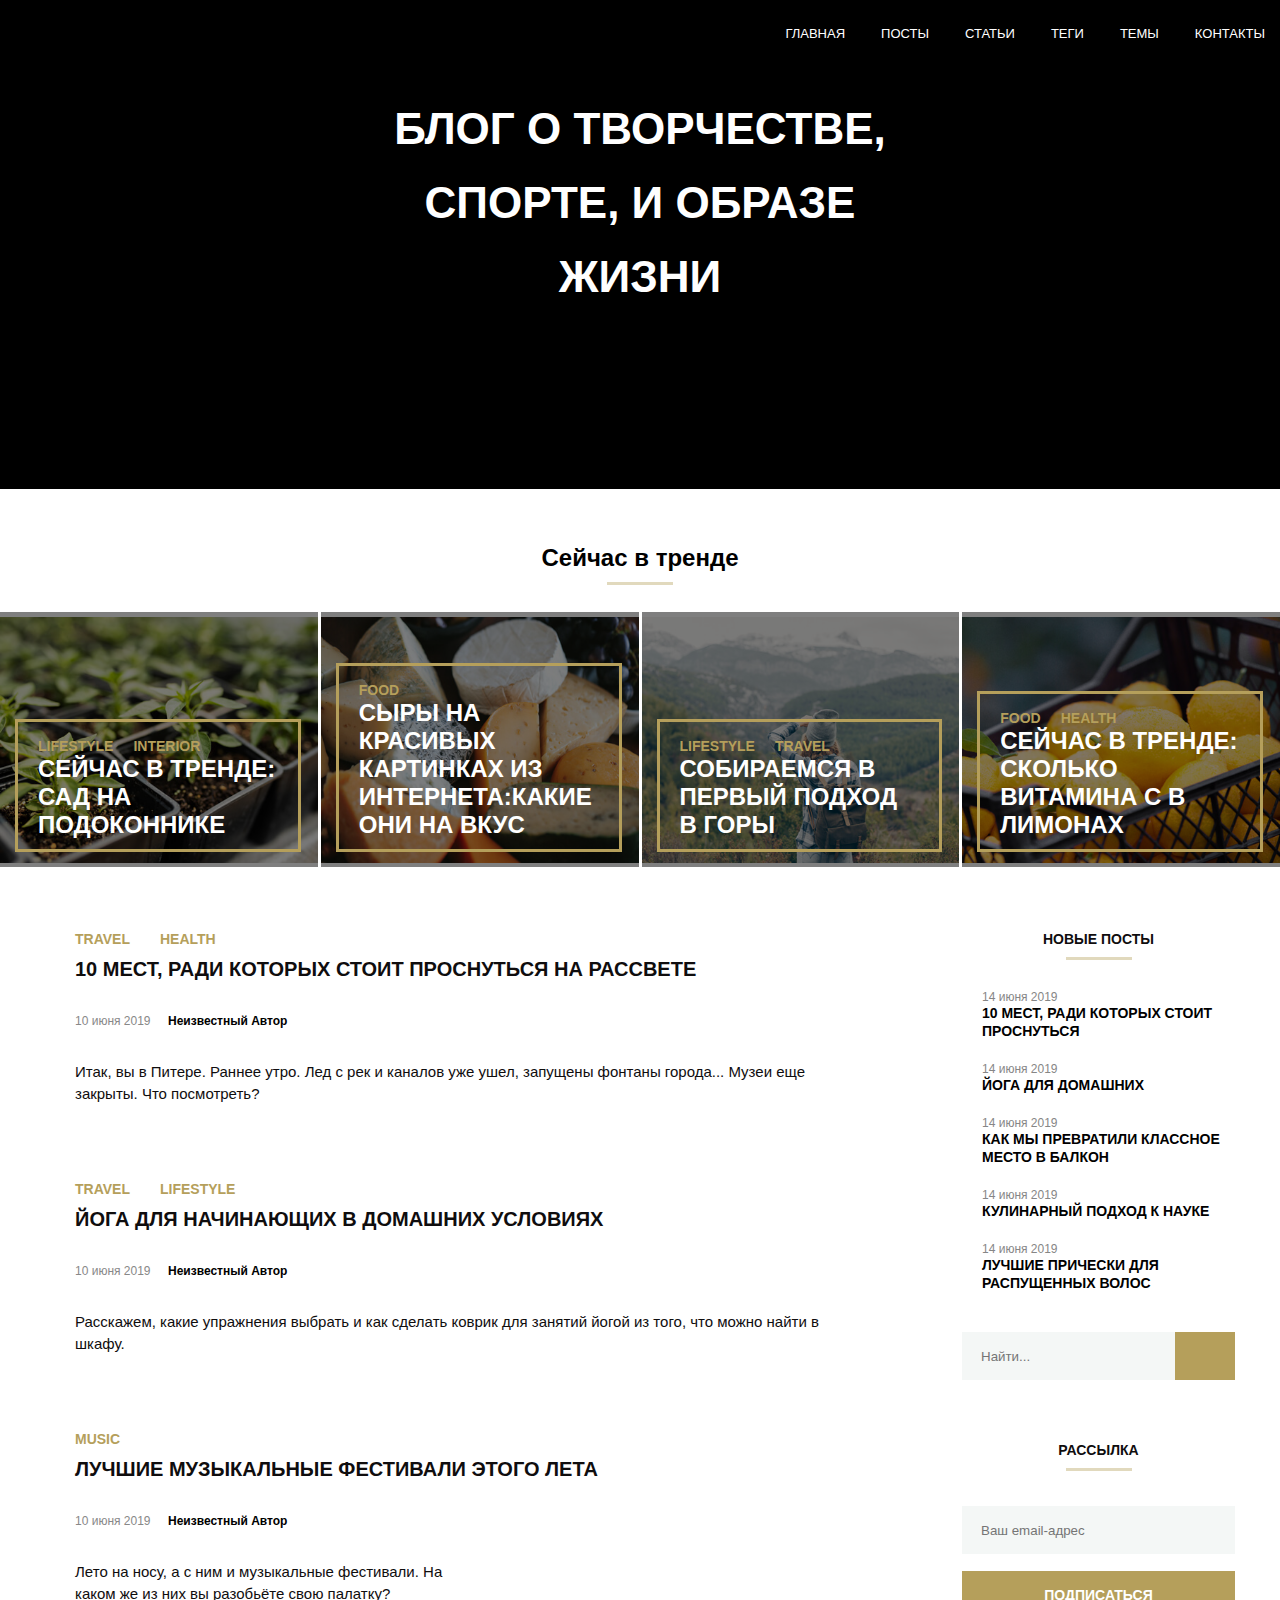
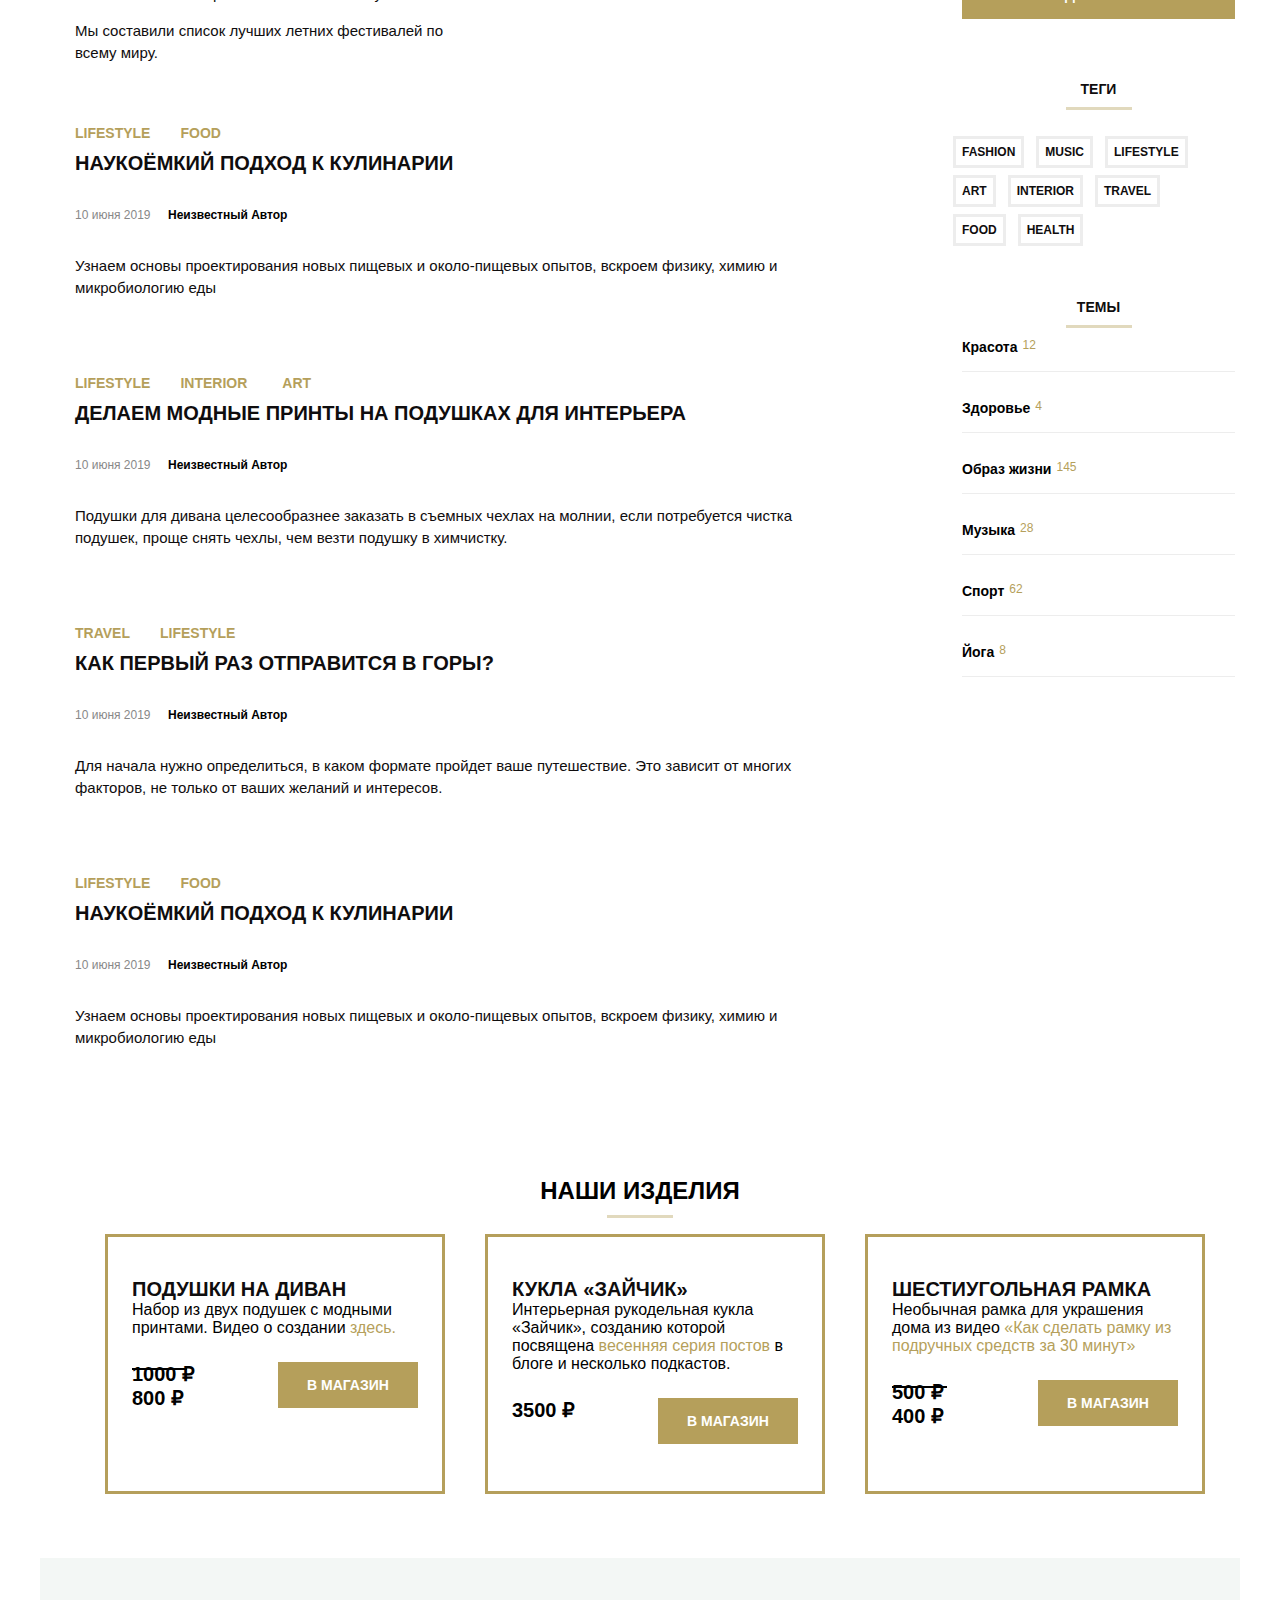
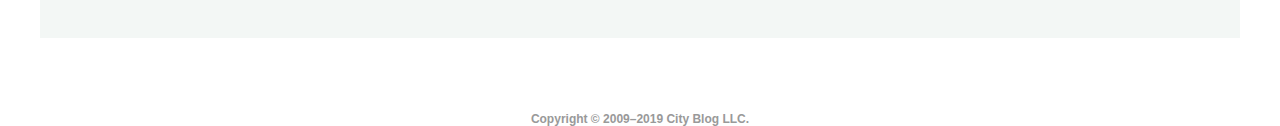
==== index.html @ 134981a2 "Add files via upload" ====
<!DOCTYPE html>
<html lang="en">

<head>
  <meta charset="UTF-8">
  <meta name="viewport" content="width=device-width, initial-scale=1.0">
  <title>MQ Diplom</title>
  <link rel="stylesheet" href="css/style.css">
</head>

<body>
  <div class="popup-container">
    <div class="popup">
      
    </div>
  </div>
  <header class="header">
    <div class="container">
      <div class="header-logo">
        <a href="#0"><img src="../mq-diplome/svg/noemi-logo.svg"
            class="logo" alt="">
        </a>
        <div class="hamburger-container">
          <div class="hamburger">
            <svg class="hamburger-menu" xmlns="http://www.w3.org/2000/svg" xmlns:xlink="http://www.w3.org/1999/xlink" viewBox="0,0,256,256" width="30px" height="30px"><g fill="#ffffff" fill-rule="nonzero" stroke="none" stroke-width="1" stroke-linecap="butt" stroke-linejoin="miter" stroke-miterlimit="10" stroke-dasharray="" stroke-dashoffset="0" font-family="none" font-weight="none" font-size="none" text-anchor="none" style="mix-blend-mode: normal"><g transform="scale(8.53333,8.53333)"><path d="M3,7c-0.36064,-0.0051 -0.69608,0.18438 -0.87789,0.49587c-0.18181,0.3115 -0.18181,0.69676 0,1.00825c0.18181,0.3115 0.51725,0.50097 0.87789,0.49587h24c0.36064,0.0051 0.69608,-0.18438 0.87789,-0.49587c0.18181,-0.3115 0.18181,-0.69676 0,-1.00825c-0.18181,-0.3115 -0.51725,-0.50097 -0.87789,-0.49587zM3,14c-0.36064,-0.0051 -0.69608,0.18438 -0.87789,0.49587c-0.18181,0.3115 -0.18181,0.69676 0,1.00825c0.18181,0.3115 0.51725,0.50097 0.87789,0.49587h24c0.36064,0.0051 0.69608,-0.18438 0.87789,-0.49587c0.18181,-0.3115 0.18181,-0.69676 0,-1.00825c-0.18181,-0.3115 -0.51725,-0.50097 -0.87789,-0.49587zM3,21c-0.36064,-0.0051 -0.69608,0.18438 -0.87789,0.49587c-0.18181,0.3115 -0.18181,0.69676 0,1.00825c0.18181,0.3115 0.51725,0.50097 0.87789,0.49587h24c0.36064,0.0051 0.69608,-0.18438 0.87789,-0.49587c0.18181,-0.3115 0.18181,-0.69676 0,-1.00825c-0.18181,-0.3115 -0.51725,-0.50097 -0.87789,-0.49587z"></path></g></g></svg>
          </div>
        </div>
        <nav class="menu">
          <ul class="menu-items">
            <li class="items">
              <a href="#0" class="link">главная</a>
            </li>
            <li class="items">
              <a href="#0" class="link">посты</a>
            </li>
            <li class="items">
              <a href="#0" class="link">статьи</a>
            </li>
            <li class="items">
              <a href="#0" class="link">теги</a>
            </li>
            <li class="items">
              <a href="#0" class="link">темы</a>
            </li>
            <li class="items">
              <a href="#0" class="link">контакты</a>
            </li>
          </ul>
        </nav>
      </div>
      <h1 class="title">блог о творчестве, спорте, и образе жизни
      </h1>
    </div>
  </header>
  <h2 class="trend-text">Сейчас в тренде</h2>
  <div class="trend-content">
    <div class="content-one card-content">
      <div class="group-trend-one box-content">
        <ul class="trend-list">
          <li class="trend-item">
            <a href="#0" class="link-trend">lifestyle</a>
          </li>
          <li class="trend-item">
            <a class="link-trend" href="#0">interior</a>
          </li>
        </ul>
        <span class="text-block"><a href="#" class="link-text-block">Сейчас в тренде: Сад на подоконнике</a></span>
      </div>
    </div>
    <div class="content-two card-content">
      <div class="group-trend-two box-content">
        <ul class="trend-list">
          <li class="trend-item">
            <a href="#" class="link-trend">food</a>
          </li>
        </ul>
        <span class="text-block"><a href="#" class="link-text-block">Сыры на красивых картинках из интернета:какие они на вкус</a> </span>
      </div>
    </div>
    <div class="content-three card-content">
      <div class="group-trend-three box-content">
        <ul class="trend-list">
          <li class="trend-item">
            <a href="#" class="link-trend">lifestyle</a>
          </li>
          <li class="trend-item">
            <a href="#" class="link-trend">travel</a>
          </li>
        </ul>
        <span class="text-block"><a href="#" class="link-text-block">Собираемся в первый подход в горы</a> </span>
      </div>
    </div>
    <div class="content-four card-content">
      <div class="grop-trend-four box-content">
        <ul class="trend-list">
          <li class="trend-item">
            <a href="#" class="link-trend">food</a>
          </li>
          <li class="trend-item">
            <a href="#" class="link-trend">health</a>
          </li>
        </ul>
        <span class="text-block"><a href="#" class="link-text-block">Сейчас в тренде: сколько витамина с в лимонах</a> </span>

      </div>
    </div>
  </div>
  <div class="wrapper">
    <main class="content">
      <article class="news">
        <div class="image-content">
          <a href="#0">
            <img src="https://netology-code.github.io/html-2-diploma/sources/images/last-post1.jpg" class="image"
              alt="">
          </a>
          <div class="block">
            <ul class="list">
              <li class="item-first">
                <a class="item-first-link" href="#0">travel</a>
              <li class="item-two">
                <a class="item-two-link" href="#0">health</a>
            </ul>
            <h2 class="caption"><a class="caption-link" href="#0">10 мест, ради которых стоит проснуться на рассвете</a>
            </h2>
            <time class="data">10 июня 2019</time>
            <span class="name">неизвестный автор</span>
            <p class="text">Итак, вы в Питере. Раннее утро. Лед с рек и каналов уже ушел, запущены фонтаны города...
              Музеи еще закрыты. Что посмотреть?</p>
          </div>
        </div>
      </article>
      <article class="news">
        <div class="image-content">
          <a href="#0">
            <img src="https://netology-code.github.io/html-2-diploma/sources/images/last-post2.jpg" class="image" alt="">
          </a>
          <div class="block">
            <ul class="list">
              <li class="item-first">
                <a class="item-first-link" href="#0">travel</a>
              <li class="item-two">
                <a class="item-two-link" href="#0">lifestyle</a>
            </ul>
            <h2 class="caption"><a class="caption-link" href="#0">йога для начинающих в домашних условиях</a></h2>
            <time class="data">10 июня 2019</time>
            <span class="name">неизвестный автор</span>
            <p class="text">Расскажем, какие упражнения выбрать и как сделать коврик для занятий йогой из того, что
              можно найти в шкафу.</p>
          </div>
        </div>
      </article>
      <article class="news">
        <div class="image-content">
          <a href="#0">
            <img src="https://netology-code.github.io/html-2-diploma/sources/images/last-post3.jpg" class="image" alt="">
          </a>
          <div class="block">
            <ul class="list">
              <li class="item-first">
                <a class="item-first-link" href="#0">music</a>
            </ul>
            <h2 class="caption"><a class="caption-link" href="#0">лучшие музыкальные фестивали этого лета</a></h2>
            <time class="data">10 июня 2019</time>
            <span class="name">неизвестный автор</span>
            <div class="description">
              <p class="text">Лето на носу, а с ним и музыкальные фестивали. На каком же из них вы разобьёте свою
                палатку?</p>
              <p class="text-bottom">Мы составили список лучших летних фестивалей по всему миру.</p>
            </div>
          </div>
        </div>
      </article>
      <article class="news">
        <div class="image-content">
          <a href="#0">
            <img src="https://netology-code.github.io/html-2-diploma/sources/images/last-post4.jpg" class="image" alt="">
          </a>
          <div class="block">
            <ul class="list">
              <li class="item-first">
                <a class="item-first-link" href="#0">lifestyle</a>
              <li class="item-two">
                <a class="item-two-link" href="#0">food</a>
            </ul>
            <h2 class="caption"><a class="caption-link" href="#0">наукоёмкий подход к кулинарии</a></h2>
            <time class="data">10 июня 2019</time>
            <span class="name">неизвестный автор</span>
            <p class="text">Узнаем основы проектирования новых пищевых и около-пищевых опытов, вскроем физику, химию и
              микробиологию еды</p>
          </div>
        </div>
      </article>
      <article class="news">
        <div class="image-content">
          <a href="#0">
            <img src="https://netology-code.github.io/html-2-diploma/sources/images/last-post5.jpg" class="image" alt="">
          </a>
          <div class="block">
            <ul class="list">
              <li class="item-first">
                <a class="item-first-link" href="#0">lifestyle</a>
              <li class="item-two">
                <a class="item-two-link" href="#0">interior</a>
              <li class="item-third">
                <a class="item-third-link" href="#0">art</a>
            </ul>
            <h2 class="caption"><a class="caption-link" href="#0">делаем модные принты на подушках для интерьера</a>
            </h2>
            <time class="data">10 июня 2019</time>
            <span class="name">неизвестный автор</span>
            <p class="text">Подушки для дивана целесообразнее заказать в съемных чехлах на молнии, если потребуется
              чистка подушек, проще снять чехлы, чем везти подушку в химчистку.</p>
          </div>
        </div>
      </article>
      <article class="news">
        <div class="image-content">
          <a href="#0">
            <img src="https://netology-code.github.io/html-2-diploma/sources/images/last-post6.jpg" class="image" alt="">
          </a>
          <div class="block">
            <ul class="list">
              <li class="item-first">
                <a class="item-first-link" href="#0">travel</a>
              <li class="item-two">
                <a class="item-two-link" href="#0">lifestyle</a>
            </ul>
            <h2 class="caption"><a class="caption-link" href="#0">Как первый раз отправится в горы?</a></h2>
            <time class="data">10 июня 2019</time>
            <span class="name">неизвестный автор</span>
            <p class="text">Для начала нужно определиться, в каком формате пройдет ваше путешествие. Это зависит от
              многих факторов, не только от ваших желаний и интересов.</p>
          </div>
        </div>
      </article>
      <article class="news">
        <div class="image-content">
          <a href="#0">
            <img src="https://netology-code.github.io/html-2-diploma/sources/images/last-post4.jpg" class="image" alt="">
          </a>
          <div class="block">
            <ul class="list">
              <li class="item-first">
                <a class="item-first-link" href="#0">lifestyle</a>
              <li class="item-two">
                <a class="item-two-link" href="#0">food</a>
            </ul>
            <h2 class="caption"><a class="caption-link" href="#0">наукоёмкий подход к кулинарии</a></h2>
            <time class="data">10 июня 2019</time>
            <span class="name">неизвестный автор</span>
            <p class="text">Узнаем основы проектирования новых пищевых и около-пищевых опытов, вскроем физику, химию и
              микробиологию еды</p>
          </div>
        </div>
      </article>
    </main>
    <aside class="new-posts">
      <section class="new-post-content">
        <h3 class="new-post-text">Новые посты</h3>
        <article class="sidebar">
          <div class="sidebar-content">
            <a href="0#">
              <img class="sidebar-img"
                src="https://netology-code.github.io/html-2-diploma/sources/images/last-post1.jpg" alt="">
            </a>
            <div class="sidebar-news">
              <time class="sidebar-data">14 июня 2019</time>
              <h4 class="sidebar-text"><a class="sidebar-link" href="#0">10 мест, ради которых стоит проснуться</a></h4>
            </div>
          </div>
        </article>
        <article class="sidebar">
          <div class="sidebar-content">
            <a href="0#">
              <img class="sidebar-img" src="https://netology-code.github.io/html-2-diploma/sources/images/151.jpg"
                alt="">
            </a>
            <div class="sidebar-news">
              <time class="sidebar-data">14 июня 2019</time>
              <h4 class="sidebar-text"><a class="sidebar-link" href="#0">Йога для домашних</a></h4>
            </div>
          </div>
        </article>
        <article class="sidebar">
          <div class="sidebar-content">
            <a href="0#">
              <img class="sidebar-img" src="https://netology-code.github.io/html-2-diploma/sources/images/45.jpg"
                alt="">
            </a>
            <div class="sidebar-news">
              <time class="sidebar-data">14 июня 2019</time>
              <h4 class="sidebar-text"><a class="sidebar-link" href="#0">как мы превратили классное место в балкон</a>
              </h4>
            </div>
          </div>
        </article>
        <article class="sidebar">
          <div class="sidebar-content">
            <a href="0#">
              <img class="sidebar-img" src="https://netology-code.github.io/html-2-diploma/sources/images/501.jpg"
                alt="">
            </a>
            <div class="sidebar-news">
              <time class="sidebar-data">14 июня 2019</time>
              <h4 class="sidebar-text"><a class="sidebar-link" href="#0">Кулинарный подход к науке</a></h4>
            </div>
          </div>
        </article>
        <article class="sidebar">
          <div class="sidebar-content">
            <a href="0#">
              <img class="sidebar-img" src="https://netology-code.github.io/html-2-diploma/sources/images/7.jpg" alt="">
            </a>
            <div class="sidebar-news">
              <time class="sidebar-data">14 июня 2019</time>
              <h4 class="sidebar-text"><a class="sidebar-link" href="#0">лучшие прически для распущенных волос</a></h4>
            </div>
          </div>
        </article>
      </section>
      <section class="field-bitton">
        <form class="search-field">
          <label for="field-one" class="visually-hidden">поиск</label>
          <input id="field-one" type="text" class="field-one-form" placeholder="Найти...">
          <button type="submit" class="visually-hidden">кнопка поиска</button>
          <button type="submit" class="button-search"></button>
        </form>
      </section>
      <section class="newsletter">
        <h3 class="text-newsletter">Рассылка</h3>
        <form class="newsletter-field-button">
          <label for="second-field" class="visually-hidden">введите email-адрес</label>
          <input id="second-field" type="text" class="second-field-form" placeholder="Ваш email-адрес">
          <button type="submit" class="button-subscribe">
            <span class="button-text">Подписаться</span>
          </button>
        </form>
      </section>
      <section class="tags">
        <h3 class="tags-text">Теги</h3>
        <div class="tags-items">
          <ul class="list-tags">
            <li class="list-tags-items">
              <a href="#0" class="tags-link">fashion</a>
            </li>
            <li class="list-tags-items">
              <a href="#0" class="tags-link">music</a>
            </li>
            <li class="list-tags-items">
              <a href="#0" class="tags-link">lifestyle</a>
            </li>
            <li class="list-tags-items">
              <a href="#0" class="tags-link">art</a>
            </li>
            <li class="list-tags-items">
              <a href="#0" class="tags-link">interior</a>
            </li>
            <li class="list-tags-items">
              <a href="#0" class="tags-link">travel</a>
            </li>
            <li class="list-tags-items">
              <a href="#0" class="tags-link">food</a>
            </li>
            <li class="list-tags-items">
              <a href="#0" class="tags-link">health</a>
            </li>
          </ul>
        </div>
      </section>
      <section class="topics">
        <h3 class="text-topics">Темы</h3>
        <div class="topics-items">
          <ul class="list-topics">
            <li class="list-topics-items">
              <a href="0#" class="topics-link">Красота</a><span class="number">12</span>
            </li>
            <li class="list-topics-items">
              <a href="0#" class="topics-link">Здоровье</a><span class="number">4</span>
            </li>
            <li class="list-topics-items">
              <a href="0#" class="topics-link">Образ жизни</a><span class="number">145</span>
            </li>
            <li class="list-topics-items">
              <a href="0#" class="topics-link">Музыка</a><span class="number">28</span>
            </li>
            <li class="list-topics-items">
              <a href="0#" class="topics-link">Спорт</a><span class="number">62</span>
            </li>
            <li class="list-topics-items">
              <a href="0#" class="topics-link">Йога</a><span class="number">8</span>
            </li>
          </ul>
        </div>
      </section>
    </aside>
  </div>
    <h2 class="goods-text trend-text">Наши изделия</h2>
    <div class="product">
      <div class="shop-conteiner">
        <div class="products shop-item-one">
          <div class="capture-product">
            <img src="..//mq-diplome/images/shop-item-desk1.jpg" alt="" class="shop-capture">
          </div>
          <div class="info-product">
            <div class="info-wrapper">
              <h2 class="caption"><a href="#" class="caption-link">Подушки на диван</a></h2>
              <p class="shop-text">Набор из двух подушек с модными принтами. Видео о создании <a href="#" class="link-info">здесь.</a></p>
            </div>
            <div class="price-buy">
              <div class="value">
                <span class="price1 price">1000 ₽</span>
                <span class="price">800 ₽</span>
              </div>
              <button type="submit" class="buy-button"><a href="#" class="link-price"> в магазин </a></button>
            </div>
          </div>
        </div>
        <div class="products shop-item-two">
          <div class="capture-product">
            <img src="..//mq-diplome/images/shop-item-desk2.jpg" alt="" class="shop-capture">
          </div>
        <div class="info-product">
          <div class="info-wrapper">
            <h2 class="caption"><a href="#" class="caption-link">Кукла «Зайчик»</a></h2>
            <p>Интерьерная рукодельная кукла «Зайчик», созданию которой посвящена <a href="#" class="link-info">весенняя серия постов</a> в блоге и несколько подкастов.</p>
          </div>
          <div class="price-buy">
            <div class="value">
              <span class="price">3500 ₽</span>
            </div>
            <button type="submit" class="buy-button"><a href="#" class="link-price"> в магазин </a></button>
          </div>
        </div>
      </div>
        <div class="products shop-item-three">
          <div class="capture-product">
            <img src="..//mq-diplome/images/shop-item-desk3.jpg" alt="" class="shop-capture">
          </div>
          <div class="info-product">
            <div class="info-wrapper">
              <h2 class="caption"><a href="#" class="caption-link">Шестиугольная рамка</a></h2>
              <p>Необычная рамка для украшения дома из видео <a href="#" class="link-info"> «Как сделать рамку из подручных средств за 30 минут»</a></p>
            </div>
            <div class="price-buy">
              <div class="value">
                <span class="price1 price">500 ₽</span>
                <span class="price">400 ₽</span>
              </div>
              <button type="submit" class="buy-button"><a href="#" class="link-price"> в магазин </a></button>
            </div>
          </div>
        </div>
    </div>
    </div>
  <footer class="footer">
    <ul class="social">
      <li class="social-item">
        <a class="social-icon social-icon-dribbble" href="#0">
          <span class="visually-hidden">Профиль компании в дрибббл</span>
        </a>
      </li>
      <li class="social-item">
        <a class="social-icon social-icon-pinterest" href="#0">
          <span class="visually-hidden">Профиль компании в пинтерест</span>
        </a>
      </li>
      <li class="social-item">
        <a class="social-icon social-icon-tumblr" href="#0">
          <span class="visually-hidden">Профиль компании в тамблер</span>
        </a>
      </li>
    </ul>
    <span class="copyright-text">Copyright © 2009–2019 City Blog LLC.</span>
  </footer>
</body>

</html>
---- css/style.css ----
@font-face {
    font-family:"Open Sans";
    src: url(https://netology-code.github.io/html-2-diploma/sources/fonts/OpenSans-Regular.woff);
    font-weight: normal;
    font-style: normal;
  }
    @font-face {
    font-family:"Open Sans";
    src: url(https://netology-code.github.io/html-2-diploma/sources/fonts/OpenSans-Bold.woff);
    font-weight: bold;
    font-style: normal;
  }
  body {
    font-family: "Open Sans", "Helvetica", sans-serif;
  }
  *,
  *::before,
  *::after {
    box-sizing: border-box;
  }
  
  * {
    margin: 0;
    padding: 0;
  }
  
  a {
    text-decoration: none; 
  }
  
  ul {
    list-style-type: none;
  }
  .header {
    background-image: url(https://netology-code.github.io/html-2-diploma/sources/images/banner-bg.jpg);
    position: relative;
    background-repeat: no-repeat;
    background-position: center center;
    background-color: #000;
    background-size: cover;
    z-index: 1;
  }
  .header::after {
    content: "";
    display: block;
    position: absolute;
    background-color: #000;
    top: 0;
    right: 0;
    bottom: 0;
    left: 0;
    opacity: 0.6;
    z-index: 2;
  }
  .container {
    position: relative;
    z-index: 3;
    max-width: 1660px;
    margin: 0 auto;
    padding: 24px 15px 125px;
  }
  .header-logo {
    display: flex;
    justify-content: space-between;
    align-items: center;
  }
  .logo {
    width: 179px;
    z-index: 2;
  }
  .menu-items {
    display: flex;
    color: #ffffff;
    text-transform: uppercase;
    font-family: Open Sans, Helvetica, sans-serif;
    font-weight: normal;
    font-size: 13px
  }
  .items:not(:last-child) {
    margin-right: 36px;
  }
  .link {
    color: inherit;
  }
  .link:hover {
    text-decoration: underline;
  }
  .title {
    color:#ffffff;
    text-align: center;
    text-transform: uppercase;
    font-size: 44px;
    font-family: Open Sans, Helvetica, sans-serif;
    width: 41%;
    margin: 50px auto;
    line-height: 74px;
    font-weight: bold;
  }
  
  
  .wrapper {
    display: flex;
    max-width: 1220px;
    margin: 0 auto;
    padding: 64px 15px 0;
    justify-content: space-between;
  }
  .trend-text {
    text-align: center;
    margin-top: 55px;
  }
  .trend-text::after {
    display: block;
    content: "";
    border-bottom: 3px solid #e1d9bd; 
    width: 66px;
    margin: 10px auto;
  }
  .image-content {
    display: flex;
    width: 780px;
  }
  .image {
    width: 380px; 
  }
  .news {
    margin-bottom: 61px;
  }
  .news:last-child {
    margin-bottom: 63px;
  }
  .block {
    padding-left: 30px;
  }
  .list {
    display: flex;
    font-family: Open Sans, Helvetica, sans-serif;
    color: #b59f5b; 
    font-size: 14px;
    font-weight: bold;
    text-transform: uppercase;
  }
  .item-first a {
    color: inherit;
  }
  .item-two a {
    margin-left: 30px;
    color: inherit;
  }
  .item-first:hover {
    text-decoration: underline;
  }
  .item-two:hover {
    text-decoration: underline;
  }
  .caption {
    margin-top: 10px;
    font-family: Open Sans, Helvetica, sans-serif;
    font-weight: bold;
    font-size: 20px;
    line-height: 24px;
  }
  .caption-link:hover {
    color: #b59f5b;
  }
  .caption-link {
    color: #0f0d0e;
    text-transform: uppercase;
  }
  
  .data {
    display: inline-block;
    margin: 33px 13px 33px 0;
    font-family: Open Sans, Helvetica, sans-serif;
    font-size: 12px;
    font-weight: normal;
    color: #888888;
  }
  .name {
    font-family: Open Sans, Helvetica, sans-serif;
    font-size: 12px;
    font-weight: bold;
    color: #000000;
    text-transform: capitalize;
  }
  .text {
    font-family: Open Sans, Helvetica, sans-serif;
    font-weight: normal;
    font-size: 15px;
    line-height: 22px;
    color: #0f0d0e;
    margin-bottom: 15px;
  }
  .text-bottom {
    font-family: Open Sans, Helvetica, sans-serif;
    font-weight: normal;
    font-size: 15px;
    line-height: 22px;
    color: #0f0d0e;
  }
  .description {
    width: 368px;
  }
  .item-third-link {
    margin-left: 35px;
    color: #b59f5b;
  }
  .item-third-link:hover {
    text-decoration: underline;
  }
  .new-posts {
    width: 273px;
  }
  .new-post-text {
    text-align: center;
    margin-bottom: 30px;
    font-size: 14px;
    font-family: Open Sans, Helvetica, sans-serif;
    font-weight: bold;
    text-transform: uppercase;
    color: #0f0d0e;
  }
  
  .new-post-text::after {
    content: "";
    border-bottom: 3px solid #e1d9bd; 
    width: 66px;
    margin: 10px auto;
    display: block;
  }
  .sidebar {
    margin-bottom: 22px;
  }
  .sidebar-content {
    display: flex;
  }
  .sidebar-img {
    width: 71px;
  }
  .sidebar-link {
    color: #000000;
    font-size: 14px;
    line-height: 18px;
    text-transform: uppercase;
    font-family: Open Sans, Helvetica, sans-serif;
    font-weight: bold;
  }
  .sidebar-data {
    font-family: Open Sans, Helvetica, sans-serif;
    font-weight: normal;
    font-size: 12px;
    color: #868686;
    display: block;
    vertical-align: top;
  }
  .sidebar-news {
    padding-left: 20px;
  }
  .sidebar-link:hover {
    color: #b59f5b;
  }
  .visually-hidden {
    position: absolute;
    width: 1px;
    margin: -1px;
    padding: 0;
    border: 0;
    clip: rect(0 0 0 0);
    overflow: hidden;
  }
  .search-field {
    width: 273px; 
    margin-top: 40px;
    position: relative;
  }
  .field-one-form {
    width: 100%;
    height: 48px;
    background-color: #f4f7f6;
    border: none;
    padding: 0 70px 0 19px;
  }
  .button-search {
    background-image: url(https://netology-code.github.io/html-2-diploma/sources/images/search.svg);
    background-repeat: no-repeat;
    background-position: 50%;
    background-size: 30%;
    background-color: #b59f5b;
    width: 60px;
    height: 48px;
    border: none;
    position: absolute;
    top: 0;
    right: 0;
  }
  .field-one-form:focus {
    outline: 1px solid #f3f7f5;
  }
  .button-search:hover {
    outline: 1px solid #313131;
  }
  .newsletter {
    margin-top: 62px;
  }
  .newsletter-field-button {
   margin-top: 35px;
  }
  .text-newsletter:after {
    content: "";
    display: block;
    border-bottom: 3px solid #e1d9bd;
    width: 66px;
    margin: 10px auto;
  }
  .text-newsletter {
    text-align: center;
    font-size: 14px;
    font-family: Open Sans, Helvetica, sans-serif;
    font-weight: bold;
    text-transform: uppercase;
    color: #0f0d0e;
  }
  .second-field-form {
    width: 100%;
    height: 48px;
    background-color: #f4f7f6;
    border: none;
    padding: 0 19px 0 19px;
    margin-bottom: 17px;
  }
  .second-field-form:focus {
    outline: 1px solid #f3f7f5;
  }
  .button-subscribe {
    width: 100%;
    background-color: #b59f5b;
    height: 48px;
    border: none;
  }
  .button-text {
    font-family: Open Sans, Helvetica, sans-serif;
    font-size: 14px;
    font-weight: bold;
    text-transform: uppercase;
    color: #ffffff;
  }
  .button-subscribe:hover {
    outline: 1px solid #313131;
  }
  
  
  .tags {
    margin-top: 62px;
    width: 273px;
  }
  .tags-text {
    text-align: center;
    font-size: 14px;
    font-family: Open Sans, Helvetica, sans-serif;
    font-weight: bold;
    text-transform: uppercase;
    color: #0f0d0e;
  }
  .tags-text:after {
    content: "";
    border-bottom: 3px solid #e1d9bd; 
    width: 66px;
    margin: 10px auto;
    display: block;
  }
  .list-tags {
    font-family: Open Sans, Helvetica, sans-serif;
    font-size: 12px;
    font-weight: bold;
    text-transform: uppercase;
    display: flex;
    flex-wrap: wrap;
  }
  .tags-link {
    color: #0f0d0e;
  }
  .tags-link:hover {
    outline: 3px solid #b59f5b;
    outline-offset: 5px;
    
  }
  .list-tags-items {
    outline: 3px solid #ededed;
    outline-offset: 6px;
    margin-right: 30px;
    margin-top: 25px;
  }
  
  .topics {
    margin-top: 62px;
    width: 273px;
  }
  .text-topics {
    text-align: center;
    font-size: 14px;
    font-family: Open Sans, Helvetica, sans-serif;
    font-weight: bold;
    text-transform: uppercase;
    color: #0f0d0e;
  }
  .text-topics:after {
    content: "";
    border-bottom: 3px solid #e1d9bd; 
    width: 66px;
    margin: 10px auto;
    display: block;
  }
  .topics-link {
    font-family: Open Sans, Helvetica, sans-serif;
    font-weight: bold;
    font-size: 14px;
    color: #000000;
  }
  .list-topics-items {
    margin-bottom: 27px;
    width: 100%;
  }
  .number {
    font-size: 12px;
    color: #b59f5b;
    padding-left: 5px;
    padding-top: 25px;
    vertical-align: top;
  }
  
  .number:after {
    content: "";
    width: 100%;
    border-bottom: 1px solid #ededed;
    display: block;
    margin-top: 15px;
  }
  .topics-link:hover {
    color: #b59f5b;
  }
  
  
  .footer {
    max-width: 1200px;
    margin: 0 auto;
  }
  .social {
    display: flex;
    justify-content: center;
    padding: 30px 0;
    background-color: #f3f7f5;
  }
  .social-icon {
    display: block;
    width: 20px;
    height: 20px;
  }
  .social-item:nth-child(n+2) {
    margin-left: 30px;
  }
  .social-icon-dribbble {
    background-image: url(https://netology-code.github.io/html-2-diploma/sources/images/social/001-dribbble.svg);
  }
  .social-icon-pinterest {
    background-image: url(https://netology-code.github.io/html-2-diploma/sources/images/social/002-pinterest.svg);
  }
  .social-icon-tumblr {
    background-image: url(https://netology-code.github.io/html-2-diploma/sources/images/social/003-tumblr.svg);
  }
  .copyright-text {
    display: block;
    font-family: Open Sans, Helvetica, sans-serif;
    font-weight: bold;
    font-size: 12px;
    color: #999999;
    text-align: center;
    margin-top: 74px;
  }
  .trend-content {
    max-width: 1660px;
    display: flex;
    gap: 3px;
    margin: auto;
    margin-top: 27px;
  }
  .card-content {
    width: calc(100% / 4 - 3px * 3 / 4);
    min-height: 255px;
    background-image: url("../images/trend1.jpg");
    background-position: center center;
    background-repeat: no-repeat;
    background-size: 100%;
    object-fit: cover;
    position: relative;
  }
  .card-content::before {
    content: "";
    display: block;
    width: 100%;
    height: 100%;
    
    position: absolute;
    z-index: 1;
    background-color: rgba(0, 0, 0, 0.5);
  }
  .box-content {
    border: 3px solid #b59f5b;
    position: absolute;
    left: 0;
    bottom: 0;
    padding: 15px 20px 10px;
    margin: 30px 15px 15px;
    z-index: 2;
    width: 90%;
  }
  .trend-list {
    display: flex;
    gap: 20px;
  }
  .link-trend {
    font-size: 14px;
    font-weight: bold;
    text-transform: uppercase;
    color: #b59f5b;
  }
  .link-trend:hover {
    text-decoration: underline;
  }
  .link-text-block {
    font-size: 24px;
    font-weight: bold;
    color:#ffffff;
    display: block;
    text-transform: uppercase;
  }
  .text-block {
    display: block;
  }
  .link-text-block:hover {
    color:#b59f5b;
  }
  .content-two {
    background-image: url("../images/trend2.jpg");
    background-position: center center;
    background-repeat: no-repeat;
    background-size: 100%;
    object-fit: cover;

    display: flex;
    justify-content: center;
    align-items: flex-end;
  }
  .content-three {
    background-image: url("../images/trend3.jpg");
    background-position: center center;
    background-repeat: no-repeat;
    background-size: 100%;
    object-fit: cover;

    display: flex;
    justify-content: center;
    align-items: flex-end;
  }
  .content-four {
    background-image: url("../images/trend4.jpg");
    background-position: center center;
    background-repeat: no-repeat;
    background-size: 100%;
    object-fit: cover;

    display: flex;
    justify-content: center;
    align-items: flex-end;
  }
  .goods-text {
    margin-top: 50px;
    margin-bottom: 28px;
    text-transform: uppercase;
    text-align: center;
  }
  .product {
    width: 100%;
    margin-bottom: 64px;
  }
  .shop-conteiner {
    max-width: 1230px;
    padding-left: 100px;
    padding-right: 100px;
    display: flex;
    align-items: flex-end;
    gap: 110px;
    margin: auto;
  }
  .products {
    width: calc(100% / 3 - 110px * 2 / 3);
    gap: 110px;
  }
  .capture-product {
    z-index: 1;
    position: relative;
  }
  .price-buy {
    display: flex;
    justify-content: space-between;
    margin-top: 25px;
    padding-bottom: 45px;
  }
  .info-product {
    border: 3px solid #b59f5b;
    min-width: 340px;
    height: 260px;
    padding-top: 30px;
    padding-left: 24px;
    padding-right: 24px;
    margin-left: -20px;
    margin-top: -30px;
    z-index: 2;
    position: relative;
  }
  .buy-button {
    border: none;
    width: 140px;
    height: 46px;
    background: #b59f5b;
  }
  .value {
    display: flex;
    flex-direction: column;
    position: relative;
  }
  .price1::before {
    content: "";
    display: block;
    position: absolute;
    width: 55px;
    bottom: 40px;
    border-bottom: 2px solid;
  }
  .shop-text {
    margin-bottom: 13px;
  }
  .link-info {
    color: #b59f5b;
    text-decoration: none;
  }
  .link-price {
    color: #ffffff;
    text-transform: uppercase;
    font-size: 14px;
    font-weight: bold;
  }
  .price {
    font-size: 20px;
    font-weight: bold;
  }

  @media(min-width: 1200px) {
    .hamburger {
      display: none;
    }
  }

  @media(min-width: 641px) and (max-width: 1199px) {
    .menu {
      display: none;
    }
    .trend-content {
      flex-wrap: wrap;
    }
    .card-content {
      width: calc(100% / 2 - 3px / 2);
    }
    .wrapper {
      max-width: 760px;
    }
    .image-content {
      display: flex;
      flex-direction: column;
      width: 60%;
    }
    .block {
      padding: 0;
    }
    .new-posts {
      width: 40%;
    }
    .products {
      width: 46%;
    }
    .info-product {
      width: 50%;
    }
    .capture-product {
      width: 50%;
    }

    .shop-conteiner {
      flex-wrap: wrap;
      justify-content: space-between;
      min-width: 641px;
      padding: 0;
      padding-left: 20px;
      gap: 0;
    }
    .shop-item-one {
      margin-bottom: 20px;
    }
    .shop-item-two {
      margin-bottom: 20px;
    }
  }
  
  @media(max-width: 640px) {
    .container {
      max-width: 640px;
    }
    .menu {
      display: none;
    }
    .header-logo {
      display: flex;
      justify-content: center;
      align-items: center;
      margin-top: 220px;
      margin-bottom: 46px;
    }
    .hamburger-container {
      position: absolute;
      right: 15px;
      top: 29px;
    }
    .title {
      margin: 0;
      margin-bottom: 50px;
      width: 100%;
    }
    .logo {
      width: 100%;
    }
    .trend-content {
      flex-direction: column;
    }
    .card-content {
      width: 100%;
    }
    .wrapper {
      flex-direction: column;
      max-width: 640px;
    }
    .content {
      width: 100%;
    }
    .image-content {
      flex-direction: column;
      width: 100%;
    }
    .image {
      width: 100%;
    }
    .block {
      padding: 0;
      margin-top: 16px;
    }
    .new-posts {
      width: 100%;
    }
    .search-field {
      width: 100%;
    }
    .tags {
      width: 100%;
    }
    .topics {
      width: 100%;
    }

    .text-topics {
      width: 100%;
      display: block;
    }
    .list-tags {
      justify-content: center;
      align-items: center;
    }
    .product {
      display: flex;
      max-width: 640px;
    }
    .products {
      width: 100%;
    }
    .shop-conteiner {
      width: 100%;
      padding: 0;
      display: flex;
      flex-direction: column;
      align-items: center;
      justify-content: center;
      margin: auto;
    }
    .shop-capture {
      width: 95%;
    }
    .info-product {
      width: 100%;
      padding-left: 10px;
      margin: -30px auto;
    }
    .info-wrapper {
      width: 100%;
    }
    .capture-product {
      padding-left: 20px;
    }
    
  }
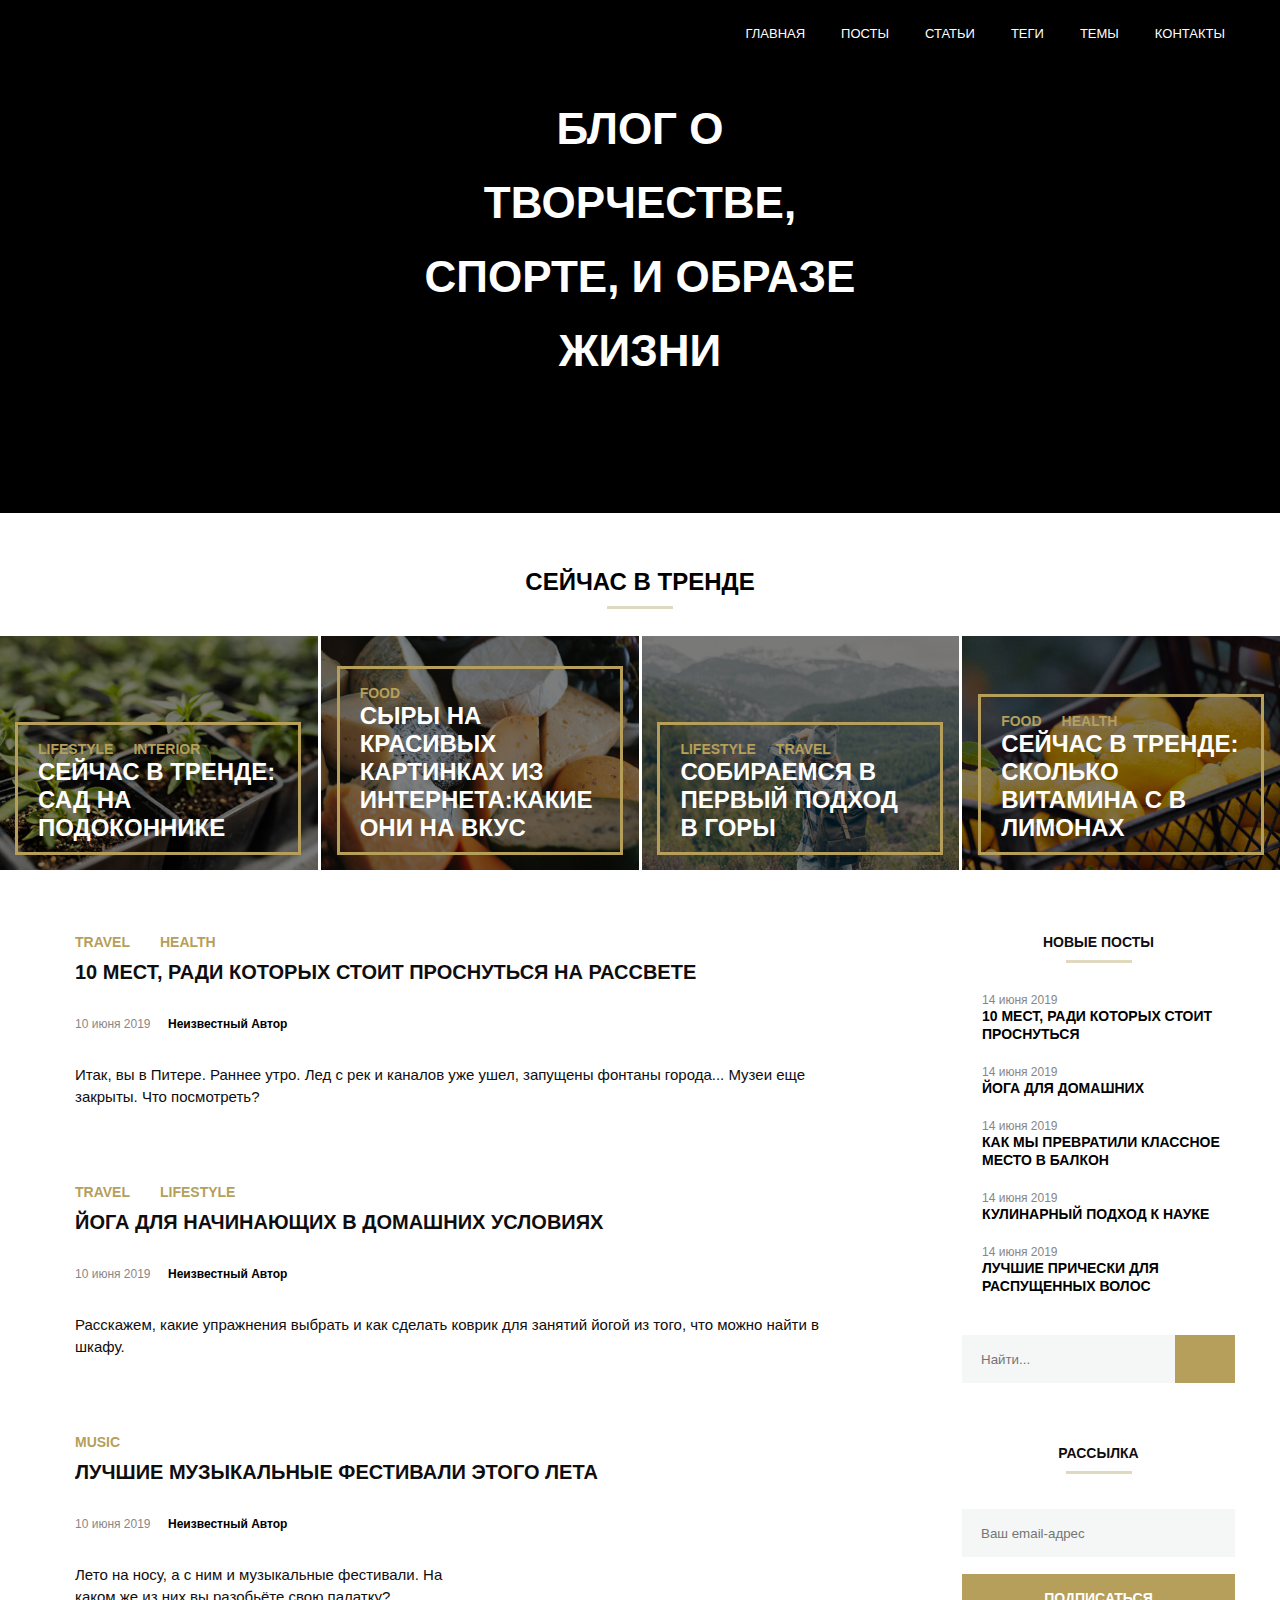
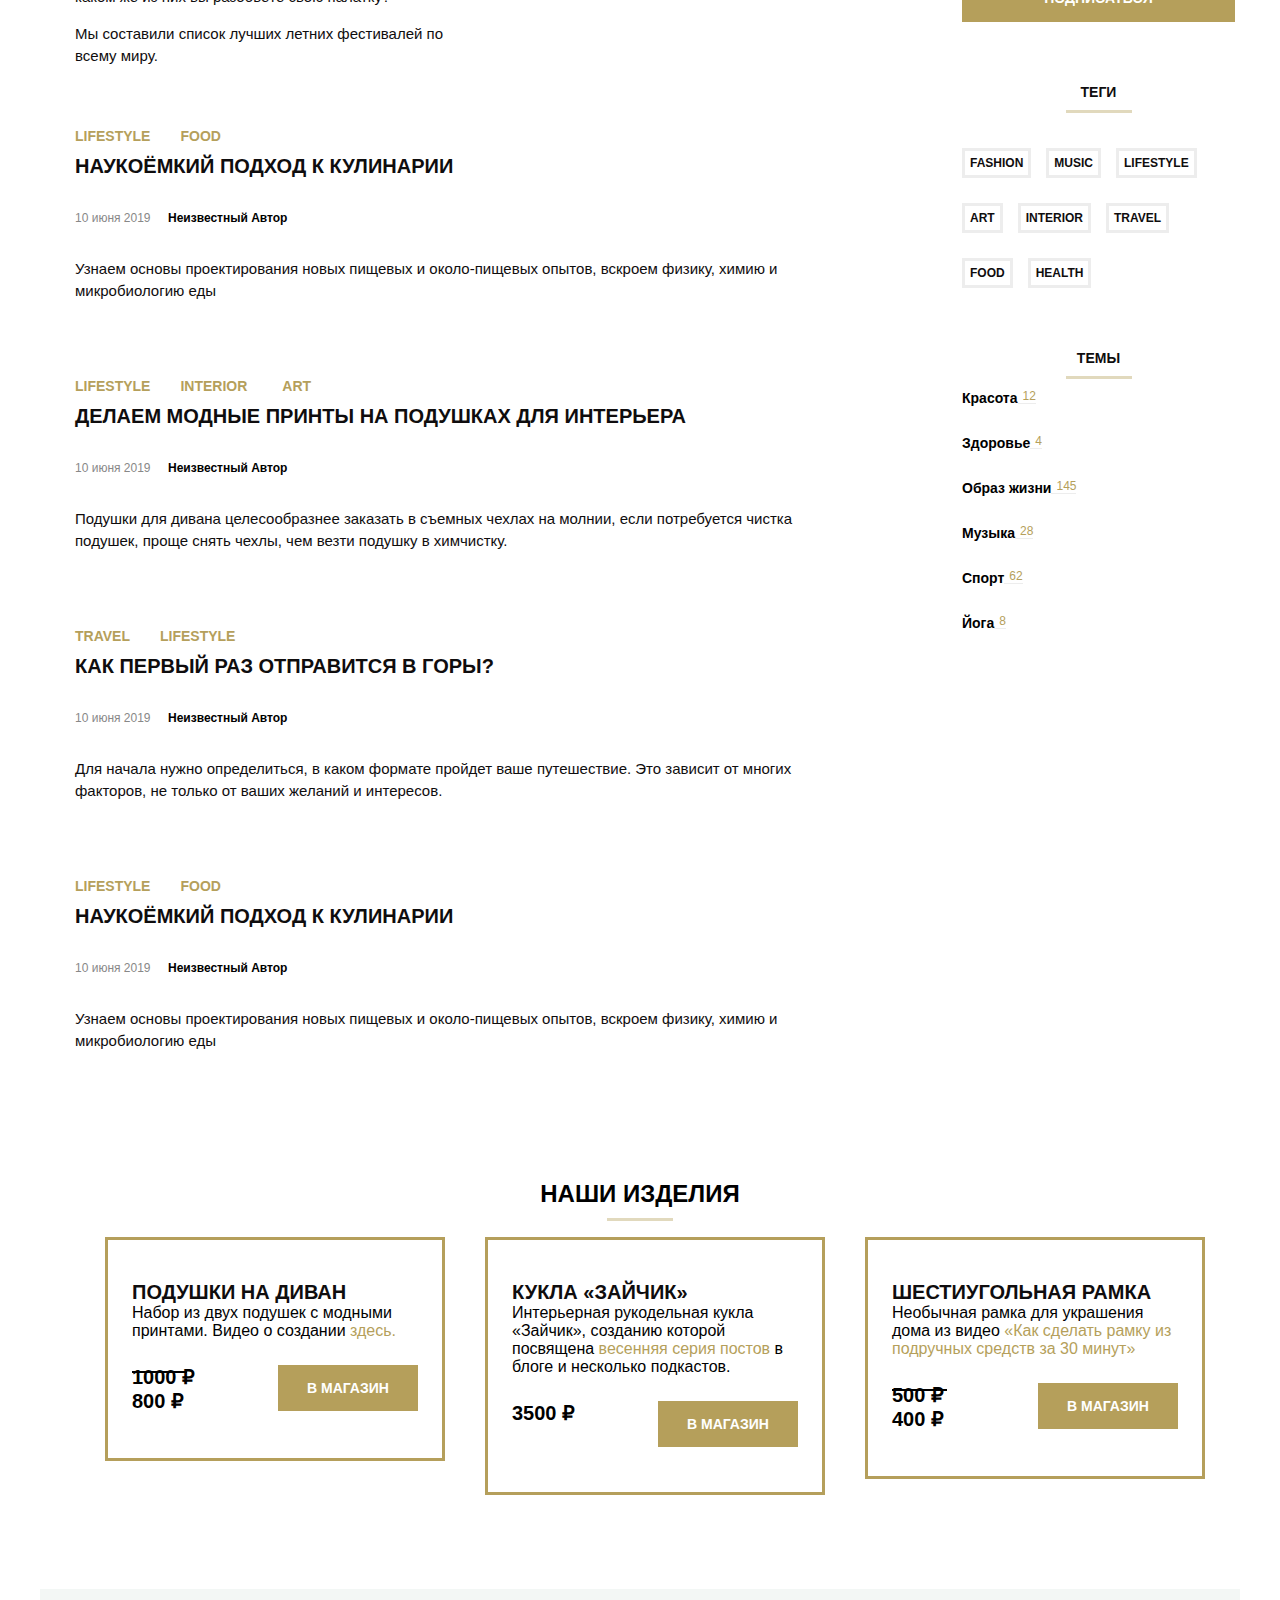
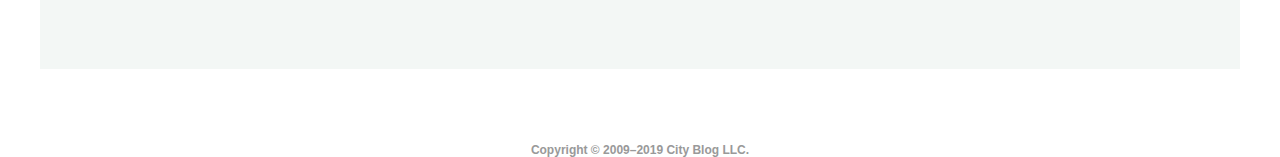
==== commit f56c1e13: "Обновил html css" ====
--- a/index.html
+++ b/index.html
@@ -9,11 +9,6 @@
 </head>
 
 <body>
-  <div class="popup-container">
-    <div class="popup">
-      
-    </div>
-  </div>
   <header class="header">
     <div class="container">
       <div class="header-logo">
@@ -64,7 +59,7 @@
             <a class="link-trend" href="#0">interior</a>
           </li>
         </ul>
-        <span class="text-block"><a href="#" class="link-text-block">Сейчас в тренде: Сад на подоконнике</a></span>
+        <h2 class="text-block"><a href="#" class="link-text-block">Сейчас в тренде: Сад на подоконнике</a></h2>
       </div>
     </div>
     <div class="content-two card-content">
@@ -74,7 +69,7 @@
             <a href="#" class="link-trend">food</a>
           </li>
         </ul>
-        <span class="text-block"><a href="#" class="link-text-block">Сыры на красивых картинках из интернета:какие они на вкус</a> </span>
+        <h2 class="text-block"><a href="#" class="link-text-block">Сыры на красивых картинках из интернета:какие они на вкус</a></h2>
       </div>
     </div>
     <div class="content-three card-content">
@@ -87,7 +82,7 @@
             <a href="#" class="link-trend">travel</a>
           </li>
         </ul>
-        <span class="text-block"><a href="#" class="link-text-block">Собираемся в первый подход в горы</a> </span>
+        <h2 class="text-block"><a href="#" class="link-text-block">Собираемся в первый подход в горы</a></h2>
       </div>
     </div>
     <div class="content-four card-content">
@@ -100,8 +95,7 @@
             <a href="#" class="link-trend">health</a>
           </li>
         </ul>
-        <span class="text-block"><a href="#" class="link-text-block">Сейчас в тренде: сколько витамина с в лимонах</a> </span>
-
+        <h2 class="text-block"><a href="#" class="link-text-block">Сейчас в тренде: сколько витамина с в лимонах</a><h2>
       </div>
     </div>
   </div>
@@ -116,9 +110,9 @@
           <div class="block">
             <ul class="list">
               <li class="item-first">
-                <a class="item-first-link" href="#0">travel</a>
+                <a class="item-first-link link-travel" href="#0">travel</a>
               <li class="item-two">
-                <a class="item-two-link" href="#0">health</a>
+                <a class="item-two-link link-health" href="#0">health</a>
             </ul>
             <h2 class="caption"><a class="caption-link" href="#0">10 мест, ради которых стоит проснуться на рассвете</a>
             </h2>
@@ -322,8 +316,7 @@
         <form class="search-field">
           <label for="field-one" class="visually-hidden">поиск</label>
           <input id="field-one" type="text" class="field-one-form" placeholder="Найти...">
-          <button type="submit" class="visually-hidden">кнопка поиска</button>
-          <button type="submit" class="button-search"></button>
+          <button type="submit" class="button-search"><span class="visually-hidden">кнопка поиска</span></button>
         </form>
       </section>
       <section class="newsletter">
@@ -399,9 +392,11 @@
       <div class="shop-conteiner">
         <div class="products shop-item-one">
           <div class="capture-product">
-            <img src="..//mq-diplome/images/shop-item-desk1.jpg" alt="" class="shop-capture">
-          </div>
-          <div class="info-product">
+            <picture>
+              <img src="..//mq-diplome/images/shop-item-desk1.jpg" alt="" class="shop-capture">
+            </picture>
+          </div>
+          <div class="info-product product-one">
             <div class="info-wrapper">
               <h2 class="caption"><a href="#" class="caption-link">Подушки на диван</a></h2>
               <p class="shop-text">Набор из двух подушек с модными принтами. Видео о создании <a href="#" class="link-info">здесь.</a></p>
@@ -411,13 +406,15 @@
                 <span class="price1 price">1000 ₽</span>
                 <span class="price">800 ₽</span>
               </div>
-              <button type="submit" class="buy-button"><a href="#" class="link-price"> в магазин </a></button>
+              <button type="submit" class="buy-button">в магазин</button>
             </div>
           </div>
         </div>
         <div class="products shop-item-two">
           <div class="capture-product">
-            <img src="..//mq-diplome/images/shop-item-desk2.jpg" alt="" class="shop-capture">
+            <picture>
+              <img src="..//mq-diplome/images/shop-item-desk2.jpg" alt="" class="shop-capture">
+            </picture>
           </div>
         <div class="info-product">
           <div class="info-wrapper">
@@ -428,13 +425,15 @@
             <div class="value">
               <span class="price">3500 ₽</span>
             </div>
-            <button type="submit" class="buy-button"><a href="#" class="link-price"> в магазин </a></button>
+            <button type="submit" class="buy-button">в магазин</button>
           </div>
         </div>
       </div>
         <div class="products shop-item-three">
           <div class="capture-product">
-            <img src="..//mq-diplome/images/shop-item-desk3.jpg" alt="" class="shop-capture">
+            <picture>
+              <img src="..//mq-diplome/images/shop-item-desk3.jpg" alt="" class="shop-capture">
+            </picture>
           </div>
           <div class="info-product">
             <div class="info-wrapper">
@@ -446,7 +445,7 @@
                 <span class="price1 price">500 ₽</span>
                 <span class="price">400 ₽</span>
               </div>
-              <button type="submit" class="buy-button"><a href="#" class="link-price"> в магазин </a></button>
+              <button type="submit" class="buy-button">в магазин</button>
             </div>
           </div>
         </div>
@@ -472,6 +471,49 @@
     </ul>
     <span class="copyright-text">Copyright © 2009–2019 City Blog LLC.</span>
   </footer>
+  <div class="popup-container visually-hidden">
+    <div class="popup">
+      <div class="cross-popup">
+        <svg xmlns="http://www.w3.org/2000/svg" fill="#ffffff" viewBox="0 0 441 441"><path fill="#ffffff" stroke="#ffffff" d="M220.336 170.564l.353.353.354-.353L390.288 1.318l49.796 49.773-169.269 169.245-.353.354.353.354 169.269 169.245-49.796 49.796-169.245-169.269-.354-.353-.353.353-169.27 169.269-49.748-49.796 169.245-169.245.353-.354-.353-.354L1.318 51.067 51.09 1.318l169.246 169.246z"/>
+        </svg>
+      </div>
+      <section class="text-wrapper">
+        <h3 class="text-popup">Фаш фидбек</h3>
+      </section>
+      <section class="form-wrapper">
+        <form class="form-popup">
+          <label class="select-group">
+            <span class="form-hint">Как часто вы заходите на сайт?</span>
+            <select class="select-popup">
+              <option class="choice-text" value="Почти каждый день">Почти каждый день</option>
+              <option class="choice-text" value="Раз в несколько дней">Раз в несколько дней</option>
+              <option class="choice-text" value="Раз в несколько недель">Раз в несколько недель</option>
+              <option class="choice-text" value="Несколько раз в год">Несколько раз в год</option>
+            </select>
+            <img src="../mq-diplome/svg/form-arrows.svg" class="svg-arrows" alt="">
+          </label>
+          <span class="text-mail">Вы подписаны на e-mail рассылку?</span>
+          <label class="radio-yes">
+            <input type="radio" class="radio-popup" name="option-popup" checked>
+              <img src="../mq-diplome/svg/form-empty-circle.svg" class="image-svg-popup" alt="">
+              
+            <span class="text-radio">Да</span>
+          </label>
+          <label class="radio-no">
+            <input type="radio" class="radio-popup" name="option-popup">
+              <img src="../mq-diplome/svg/form-empty-circle.svg" class="image-svg-popup" alt="">
+            <span class="text-radio">Нет</span>
+          </label>
+          <label class="field-popup">
+            <span class="field-text">Расскажите, какой контент вы хотели бы видеть
+              на нашем сайте?</span>
+            <textarea class="textarea"placeholder="Может, больше рецептов?" required></textarea>
+          </label>
+          <button type="submit" class="button-popup">Отправить</button>
+        </form>
+      </div>
+    </div>
+  </div>
 </body>
 
-</html>+</html>
--- a/css/style.css
+++ b/css/style.css
@@ -55,7 +55,7 @@
   .container {
     position: relative;
     z-index: 3;
-    max-width: 1660px;
+    max-width: 1200px;
     margin: 0 auto;
     padding: 24px 15px 125px;
   }
@@ -92,7 +92,7 @@
     font-size: 44px;
     font-family: Open Sans, Helvetica, sans-serif;
     width: 41%;
-    margin: 50px auto;
+    margin: 50px auto 0;
     line-height: 74px;
     font-weight: bold;
   }
@@ -108,6 +108,7 @@
   .trend-text {
     text-align: center;
     margin-top: 55px;
+    text-transform: uppercase;
   }
   .trend-text::after {
     display: block;
@@ -130,7 +131,7 @@
     margin-bottom: 63px;
   }
   .block {
-    padding-left: 30px;
+    margin-left: 30px;
   }
   .list {
     display: flex;
@@ -140,17 +141,22 @@
     font-weight: bold;
     text-transform: uppercase;
   }
-  .item-first a {
+  .item-two {
+    margin-left: 30px;
+  }
+  .item-first-link {
     color: inherit;
   }
-  .item-two a {
+  .item-two {
     margin-left: 30px;
+  }
+  .item-two-link {
     color: inherit;
   }
-  .item-first:hover {
+  .item-first-link:hover {
     text-decoration: underline;
   }
-  .item-two:hover {
+  .item-two-link:hover {
     text-decoration: underline;
   }
   .caption {
@@ -251,10 +257,9 @@
     font-size: 12px;
     color: #868686;
     display: block;
-    vertical-align: top;
   }
   .sidebar-news {
-    padding-left: 20px;
+    margin-left: 20px;
   }
   .sidebar-link:hover {
     color: #b59f5b;
@@ -385,10 +390,10 @@
     
   }
   .list-tags-items {
-    outline: 3px solid #ededed;
-    outline-offset: 6px;
-    margin-right: 30px;
+    border: 3px solid #ededed;
+    margin-right: 15px;
     margin-top: 25px;
+    padding: 5px;
   }
   
   .topics {
@@ -426,15 +431,10 @@
     padding-left: 5px;
     padding-top: 25px;
     vertical-align: top;
-  }
-  
-  .number:after {
-    content: "";
     width: 100%;
     border-bottom: 1px solid #ededed;
-    display: block;
-    margin-top: 15px;
-  }
+  }
+  
   .topics-link:hover {
     color: #b59f5b;
   }
@@ -477,21 +477,22 @@
     margin-top: 74px;
   }
   .trend-content {
-    max-width: 1660px;
+    width: 100%;
     display: flex;
     gap: 3px;
-    margin: auto;
-    margin-top: 27px;
+    margin: 27px auto 0;
   }
   .card-content {
     width: calc(100% / 4 - 3px * 3 / 4);
-    min-height: 255px;
+    max-height: 260px;
     background-image: url("../images/trend1.jpg");
     background-position: center center;
     background-repeat: no-repeat;
     background-size: 100%;
     object-fit: cover;
     position: relative;
+    display: flex;
+    align-items: flex-end;
   }
   .card-content::before {
     content: "";
@@ -505,9 +506,7 @@
   }
   .box-content {
     border: 3px solid #b59f5b;
-    position: absolute;
-    left: 0;
-    bottom: 0;
+    position: relative;
     padding: 15px 20px 10px;
     margin: 30px 15px 15px;
     z-index: 2;
@@ -545,7 +544,7 @@
     background-repeat: no-repeat;
     background-size: 100%;
     object-fit: cover;
-
+    position: relative;
     display: flex;
     justify-content: center;
     align-items: flex-end;
@@ -556,7 +555,7 @@
     background-repeat: no-repeat;
     background-size: 100%;
     object-fit: cover;
-
+    position: relative;
     display: flex;
     justify-content: center;
     align-items: flex-end;
@@ -567,7 +566,7 @@
     background-repeat: no-repeat;
     background-size: 100%;
     object-fit: cover;
-
+    position: relative;
     display: flex;
     justify-content: center;
     align-items: flex-end;
@@ -587,7 +586,6 @@
     padding-left: 100px;
     padding-right: 100px;
     display: flex;
-    align-items: flex-end;
     gap: 110px;
     margin: auto;
   }
@@ -608,20 +606,26 @@
   .info-product {
     border: 3px solid #b59f5b;
     min-width: 340px;
-    height: 260px;
     padding-top: 30px;
     padding-left: 24px;
     padding-right: 24px;
-    margin-left: -20px;
-    margin-top: -30px;
     z-index: 2;
     position: relative;
+    top: -30px;
+    left: -20px;
   }
   .buy-button {
     border: none;
     width: 140px;
     height: 46px;
     background: #b59f5b;
+    color: #ffffff;
+    text-transform: uppercase;
+    font-size: 14px;
+    font-weight: bold;
+  }
+  .buy-button:hover {
+    cursor: pointer;
   }
   .value {
     display: flex;
@@ -654,8 +658,161 @@
     font-weight: bold;
   }
 
+ 
+  .popup-container {
+    min-width: 100vw;
+    max-height: 100vh;
+    background: rgb(0, 0, 0, 0.7);
+    position: fixed;
+    z-index: 10;
+    top: 0;
+    left: 0;
+    right: 0;
+    bottom: 0;
+    font-family: "Open Sans", sans-serif;
+  }
+  .popup {
+    position: relative;
+    width: 30%;
+    max-height: 575px;
+    margin: 60px auto;
+    display: flex;
+    flex-direction: column;
+    background: white;
+    padding-right: 8px;
+    padding-left: 8px;
+    font-family: inherit;
+  }
+  .cross-popup {
+    position: absolute;
+    width: 25px;
+    height: 25px;
+    right: 0;
+    top: -35px;
+    cursor: pointer;
+  }
+  .text-popup {
+    position: relative;
+    text-transform: uppercase;
+    font-size: 18px;
+    margin: 50px auto;
+    text-align: center;
+  }
+  .text-popup::after {
+    content: "";
+    display: block;
+    margin: 10px auto;
+    border-bottom: 3px solid #e1d9bd;
+    width: 66px;
+  }
+  .form-wrapper {
+    margin-left: 30px;
+  }
+  .select-popup {
+    position: relative;
+    display: block;
+    width: 330px;
+    height: 42px;
+    margin-top: 8px;
+    margin-bottom: 36px;
+    border: none;
+    outline: none;
+    padding-left: 16px;
+    font-size: 13px;
+    font-family: inherit;
+    color: rgb(0, 0, 0, 0.5);
+    background: #f4f7f6;
+
+
+    -webkit-appearance: none;
+    -moz-appearance: none;
+    appearance: none;
+  }
+  .select-group {
+    position: relative;
+  }
+  .svg-arrows {
+    position: absolute;
+    width: 10px;
+    height: 15px;
+    right: 45px;
+    top: 45px;
+    cursor: pointer;
+  }
+  .text-mail {
+    display: block;
+  }
+  .text-radio {
+    vertical-align: middle;
+    cursor: pointer;
+  }
+  .radio-popup {
+    margin-top: 8px;
+    appearance: none;
+   -webkit-appearance: none;
+   -moz-appearance: none;
+   -o-appearance: none;
+  }
+  .radio-no {
+    margin-left: 46px;
+  }
+  .image-svg-popup {
+    width: 15px;
+    height: 15px;
+    vertical-align: middle;
+    position: relative;
+    cursor: pointer;
+  }
+  .radio-popup:checked + .image-svg-popup {
+    background-image: url(..//svg/form-circle.svg);
+    background-size: 15px;
+    background-position: center center;
+    background-repeat: no-repeat;
+  }
+  .field-text {
+    display: block;
+  }
+  .textarea {
+    width: 333px;
+    height: 120px;
+    margin-top: 8px;
+    background: #f3f7f6;
+    resize: none;
+    border: none;
+    outline: none;
+    overflow: auto;
+    padding: 15px 14px;
+    cursor: pointer;
+    font-family: inherit;
+  }
+  .textarea:focus {
+    border: 1px solid #b59f5b;
+  }
+  .button-popup {
+    display: block;
+    width: 333px;
+    height: 49px;
+    margin-top: 27px;
+    margin-bottom: 27px;
+    background: #b59f5b;
+    color: #ffffff;
+    font-size: 14px;
+    text-transform: uppercase;
+    font-weight: bold;
+    border: none;
+    cursor: pointer;
+  }
+  .button-popup:hover {
+    background: #323232;
+  }
+  .field-text {
+    margin-top: 30px;
+  }
+
+
+
   @media(min-width: 1200px) {
-    .hamburger {
+    .hamburger-container {
       display: none;
     }
   }
@@ -708,6 +865,21 @@
     .shop-item-two {
       margin-bottom: 20px;
     }
+    .popup {
+      min-width: 385px;
+    }
+    .select-popup {
+      width: 88%;
+    }
+    .form-hint {
+      padding-right: 10px;
+    }
+  }
+
+  @media(min-width: 641px) and (max-width: 1199px) and (orientation: landscape) {
+    .trend-content {
+      flex-wrap: nowrap;
+    }
   }
   
   @media(max-width: 640px) {
@@ -812,5 +984,23 @@
     .capture-product {
       padding-left: 20px;
     }
-    
-  }+    .popup {
+      min-width: 340px;
+    }
+    .select-popup,
+    .textarea,
+    .button-popup {
+      width: 88%;
+    }
+  }
+  
+  @media(max-width: 640px) and (orientation: landscape) {
+    .trend-content {
+      flex-wrap: wrap;
+      flex-direction: row;
+    }
+    .card-content {
+      width: calc(100% / 2 - 3px / 2);
+    }
+  }
+  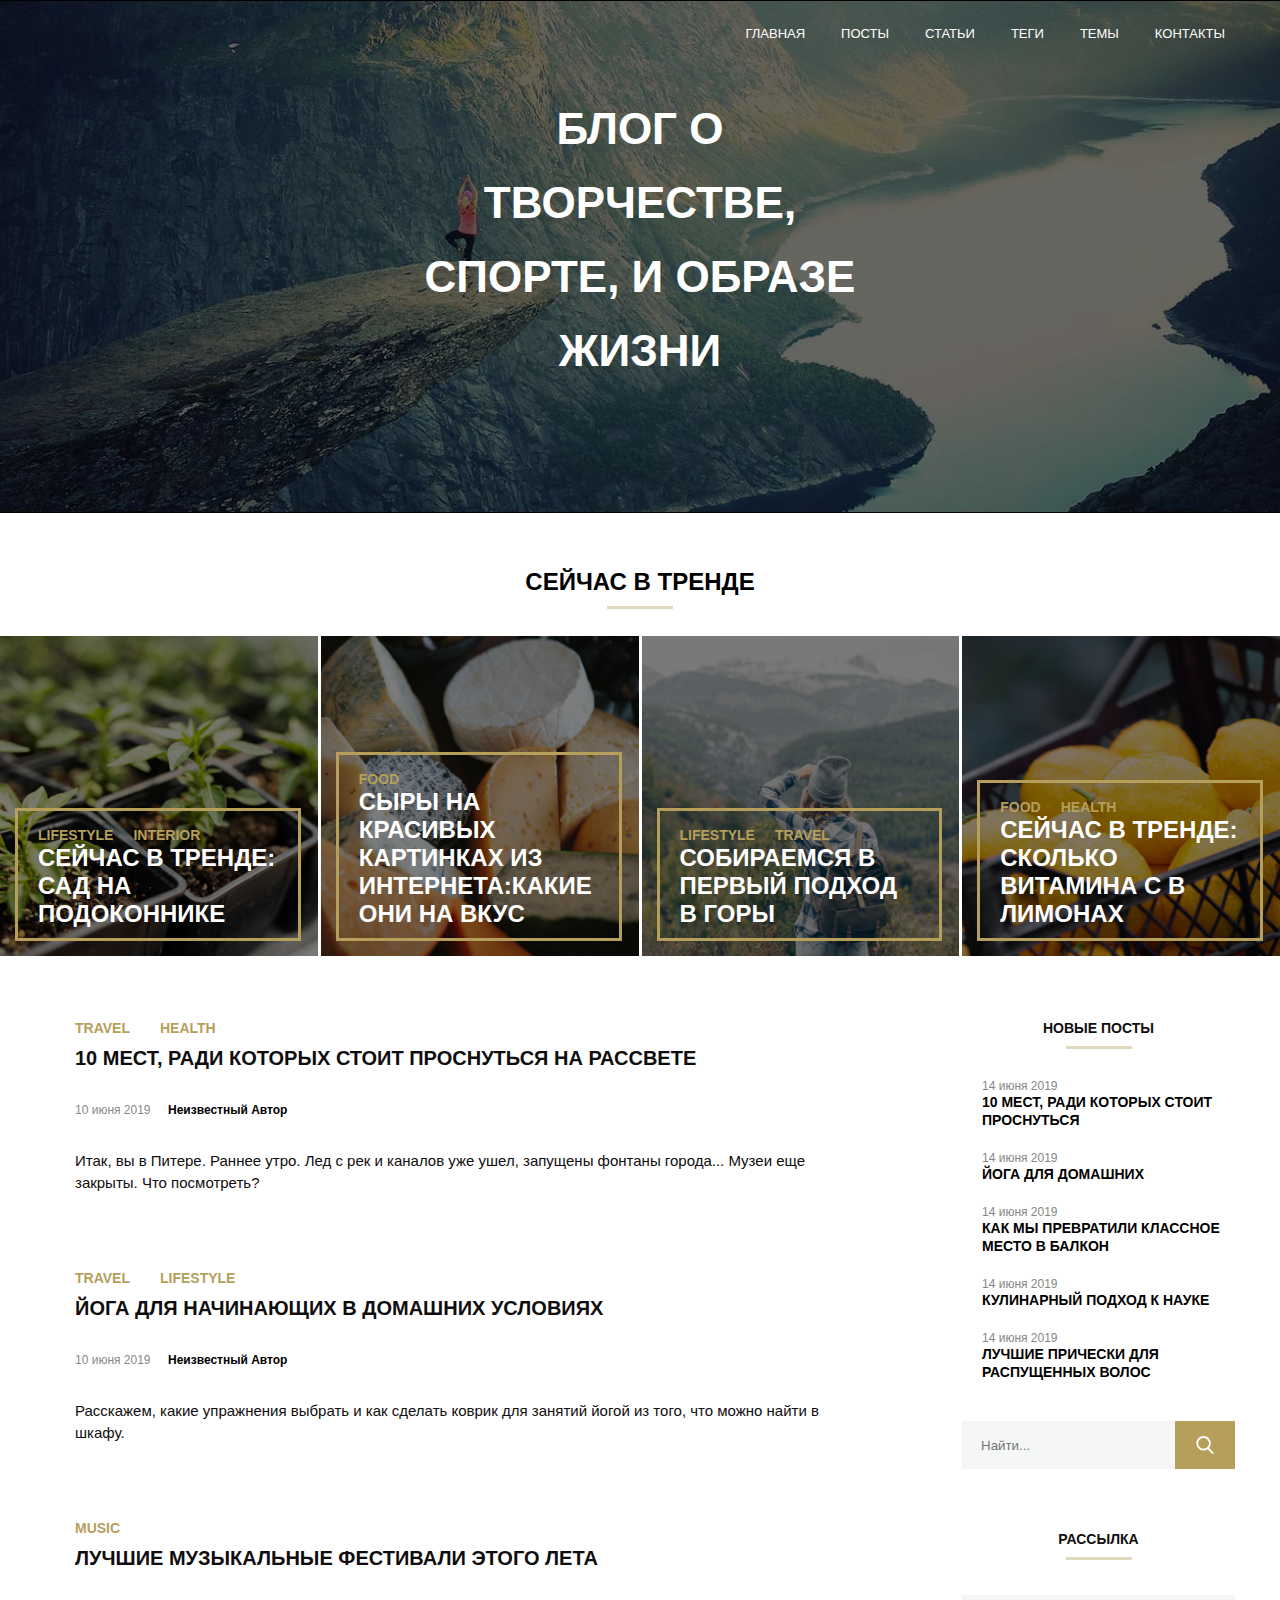
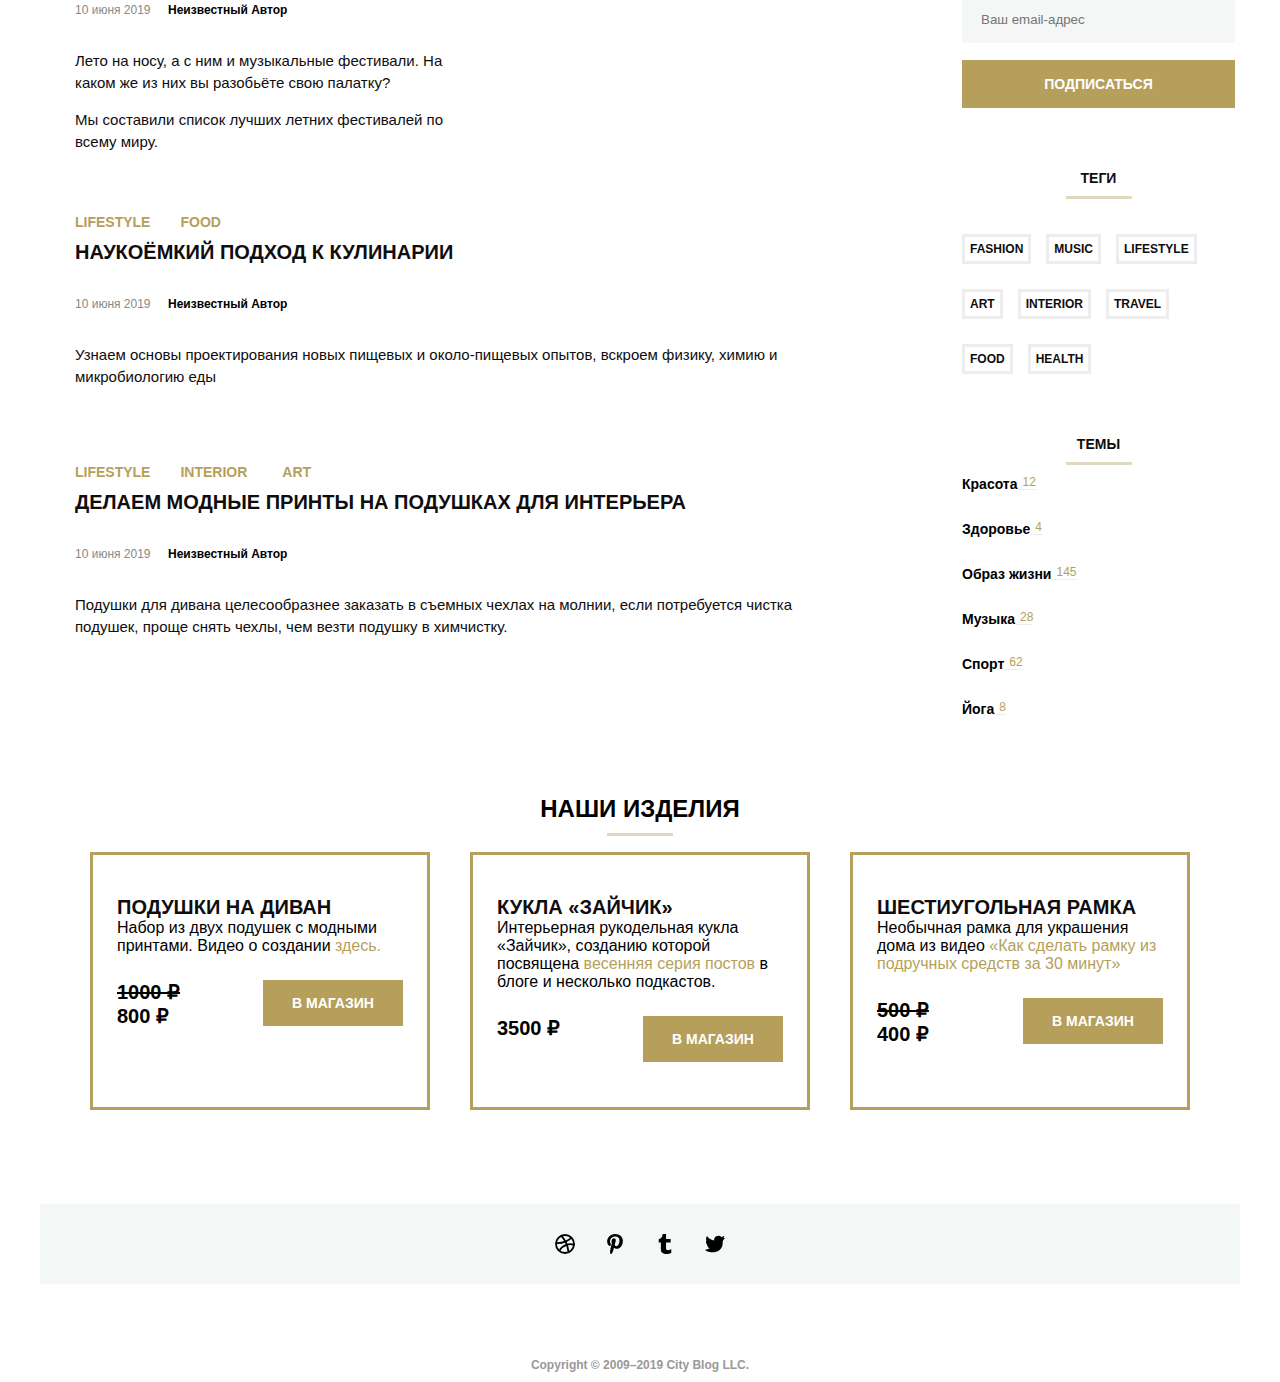
==== commit 47c3236d: "Add files via upload" ====
--- a/index.html
+++ b/index.html
@@ -17,7 +17,7 @@
         </a>
         <div class="hamburger-container">
           <div class="hamburger">
-            <svg class="hamburger-menu" xmlns="http://www.w3.org/2000/svg" xmlns:xlink="http://www.w3.org/1999/xlink" viewBox="0,0,256,256" width="30px" height="30px"><g fill="#ffffff" fill-rule="nonzero" stroke="none" stroke-width="1" stroke-linecap="butt" stroke-linejoin="miter" stroke-miterlimit="10" stroke-dasharray="" stroke-dashoffset="0" font-family="none" font-weight="none" font-size="none" text-anchor="none" style="mix-blend-mode: normal"><g transform="scale(8.53333,8.53333)"><path d="M3,7c-0.36064,-0.0051 -0.69608,0.18438 -0.87789,0.49587c-0.18181,0.3115 -0.18181,0.69676 0,1.00825c0.18181,0.3115 0.51725,0.50097 0.87789,0.49587h24c0.36064,0.0051 0.69608,-0.18438 0.87789,-0.49587c0.18181,-0.3115 0.18181,-0.69676 0,-1.00825c-0.18181,-0.3115 -0.51725,-0.50097 -0.87789,-0.49587zM3,14c-0.36064,-0.0051 -0.69608,0.18438 -0.87789,0.49587c-0.18181,0.3115 -0.18181,0.69676 0,1.00825c0.18181,0.3115 0.51725,0.50097 0.87789,0.49587h24c0.36064,0.0051 0.69608,-0.18438 0.87789,-0.49587c0.18181,-0.3115 0.18181,-0.69676 0,-1.00825c-0.18181,-0.3115 -0.51725,-0.50097 -0.87789,-0.49587zM3,21c-0.36064,-0.0051 -0.69608,0.18438 -0.87789,0.49587c-0.18181,0.3115 -0.18181,0.69676 0,1.00825c0.18181,0.3115 0.51725,0.50097 0.87789,0.49587h24c0.36064,0.0051 0.69608,-0.18438 0.87789,-0.49587c0.18181,-0.3115 0.18181,-0.69676 0,-1.00825c-0.18181,-0.3115 -0.51725,-0.50097 -0.87789,-0.49587z"></path></g></g></svg>
+            <button type="button" class="hamburger-menu"><span class="visually-hidden">закрыть</span></button>
           </div>
         </div>
         <nav class="menu">
@@ -103,10 +103,12 @@
     <main class="content">
       <article class="news">
         <div class="image-content">
-          <a href="#0">
-            <img src="https://netology-code.github.io/html-2-diploma/sources/images/last-post1.jpg" class="image"
+          <picture>
+            <img src="../mq-diplome/images/last-post1.jpg" class="image"
               alt="">
-          </a>
+            <source media="(min-width: 1220px)" srcset="">  
+            <source media="(min-width: 641px) and (max-width : 1199px)" srcset="images/2.jpg">
+            </picture>
           <div class="block">
             <ul class="list">
               <li class="item-first">
@@ -126,7 +128,7 @@
       <article class="news">
         <div class="image-content">
           <a href="#0">
-            <img src="https://netology-code.github.io/html-2-diploma/sources/images/last-post2.jpg" class="image" alt="">
+            <img src="../mq-diplome/images/last-post2.jpg" class="image" alt="">
           </a>
           <div class="block">
             <ul class="list">
@@ -146,7 +148,7 @@
       <article class="news">
         <div class="image-content">
           <a href="#0">
-            <img src="https://netology-code.github.io/html-2-diploma/sources/images/last-post3.jpg" class="image" alt="">
+            <img src="../mq-diplome/images/last-post3.jpg" class="image" alt="">
           </a>
           <div class="block">
             <ul class="list">
@@ -167,7 +169,7 @@
       <article class="news">
         <div class="image-content">
           <a href="#0">
-            <img src="https://netology-code.github.io/html-2-diploma/sources/images/last-post4.jpg" class="image" alt="">
+            <img src="../mq-diplome/images/last-post4.jpg" class="image" alt="">
           </a>
           <div class="block">
             <ul class="list">
@@ -187,7 +189,7 @@
       <article class="news">
         <div class="image-content">
           <a href="#0">
-            <img src="https://netology-code.github.io/html-2-diploma/sources/images/last-post5.jpg" class="image" alt="">
+            <img src="../mq-diplome/images/last-post5.jpg" class="image" alt="">
           </a>
           <div class="block">
             <ul class="list">
@@ -207,7 +209,7 @@
           </div>
         </div>
       </article>
-      <article class="news">
+      <!-- <article class="news">
         <div class="image-content">
           <a href="#0">
             <img src="https://netology-code.github.io/html-2-diploma/sources/images/last-post6.jpg" class="image" alt="">
@@ -226,8 +228,8 @@
               многих факторов, не только от ваших желаний и интересов.</p>
           </div>
         </div>
-      </article>
-      <article class="news">
+      </article> -->
+      <!-- <article class="news">
         <div class="image-content">
           <a href="#0">
             <img src="https://netology-code.github.io/html-2-diploma/sources/images/last-post4.jpg" class="image" alt="">
@@ -246,7 +248,7 @@
               микробиологию еды</p>
           </div>
         </div>
-      </article>
+      </article> -->
     </main>
     <aside class="new-posts">
       <section class="new-post-content">
@@ -255,7 +257,7 @@
           <div class="sidebar-content">
             <a href="0#">
               <img class="sidebar-img"
-                src="https://netology-code.github.io/html-2-diploma/sources/images/last-post1.jpg" alt="">
+                src="../mq-diplome/images/2.jpg" alt="">
             </a>
             <div class="sidebar-news">
               <time class="sidebar-data">14 июня 2019</time>
@@ -266,7 +268,7 @@
         <article class="sidebar">
           <div class="sidebar-content">
             <a href="0#">
-              <img class="sidebar-img" src="https://netology-code.github.io/html-2-diploma/sources/images/151.jpg"
+              <img class="sidebar-img" src="../mq-diplome/images/151.jpg"
                 alt="">
             </a>
             <div class="sidebar-news">
@@ -278,7 +280,7 @@
         <article class="sidebar">
           <div class="sidebar-content">
             <a href="0#">
-              <img class="sidebar-img" src="https://netology-code.github.io/html-2-diploma/sources/images/45.jpg"
+              <img class="sidebar-img" src="../mq-diplome/images/45.jpg"
                 alt="">
             </a>
             <div class="sidebar-news">
@@ -291,7 +293,7 @@
         <article class="sidebar">
           <div class="sidebar-content">
             <a href="0#">
-              <img class="sidebar-img" src="https://netology-code.github.io/html-2-diploma/sources/images/501.jpg"
+              <img class="sidebar-img" src="../mq-diplome/images/501.jpg"
                 alt="">
             </a>
             <div class="sidebar-news">
@@ -303,7 +305,7 @@
         <article class="sidebar">
           <div class="sidebar-content">
             <a href="0#">
-              <img class="sidebar-img" src="https://netology-code.github.io/html-2-diploma/sources/images/7.jpg" alt="">
+              <img class="sidebar-img" src="../mq-diplome/images/7.jpg" alt="">
             </a>
             <div class="sidebar-news">
               <time class="sidebar-data">14 июня 2019</time>
@@ -393,6 +395,8 @@
         <div class="products shop-item-one">
           <div class="capture-product">
             <picture>
+              <source media="(min-width: 641px) and (max-width: 1199px)" srcset="../mq-diplome/images/shop-item-tablet1.jpg">
+              <source media="(max-width: 640px") srcset="../mq-diplome/images/shop-item-mobile1.jpg">
               <img src="..//mq-diplome/images/shop-item-desk1.jpg" alt="" class="shop-capture">
             </picture>
           </div>
@@ -413,6 +417,8 @@
         <div class="products shop-item-two">
           <div class="capture-product">
             <picture>
+              <source media="(min-width: 641px) and (max-width: 1199px)" srcset="../mq-diplome/images/shop-item-tablet2.jpg">
+              <source media="(max-width: 640px)" srcset="../mq-diplome/images/shop-item-mobile2.jpg"> 
               <img src="..//mq-diplome/images/shop-item-desk2.jpg" alt="" class="shop-capture">
             </picture>
           </div>
@@ -432,6 +438,8 @@
         <div class="products shop-item-three">
           <div class="capture-product">
             <picture>
+              <source media="(min-width: 641px) and (max-width: 1199px)" srcset="../mq-diplome/images/shop-item-tablet3.jpg">
+              <source media="(max-width: 640px)" srcset="../mq-diplome/images/shop-item-mobile3.jpg">
               <img src="..//mq-diplome/images/shop-item-desk3.jpg" alt="" class="shop-capture">
             </picture>
           </div>
@@ -468,13 +476,18 @@
           <span class="visually-hidden">Профиль компании в тамблер</span>
         </a>
       </li>
+      <li class="social-item">
+        <a class="social-icon social-icon-twitter" href="#">
+          <span class="visually-hidden">Профиль компании в твиттер</span>
+        </a>
+      </li>
     </ul>
     <span class="copyright-text">Copyright © 2009–2019 City Blog LLC.</span>
   </footer>
   <div class="popup-container visually-hidden">
     <div class="popup">
       <div class="cross-popup">
-        <svg xmlns="http://www.w3.org/2000/svg" fill="#ffffff" viewBox="0 0 441 441"><path fill="#ffffff" stroke="#ffffff" d="M220.336 170.564l.353.353.354-.353L390.288 1.318l49.796 49.773-169.269 169.245-.353.354.353.354 169.269 169.245-49.796 49.796-169.245-169.269-.354-.353-.353.353-169.27 169.269-49.748-49.796 169.245-169.245.353-.354-.353-.354L1.318 51.067 51.09 1.318l169.246 169.246z"/>
+          <button class="cross-popup-button"><span class="visually-hidden">кнопка закрытия</span></button>
         </svg>
       </div>
       <section class="text-wrapper">
@@ -490,13 +503,11 @@
               <option class="choice-text" value="Раз в несколько недель">Раз в несколько недель</option>
               <option class="choice-text" value="Несколько раз в год">Несколько раз в год</option>
             </select>
-            <img src="../mq-diplome/svg/form-arrows.svg" class="svg-arrows" alt="">
           </label>
           <span class="text-mail">Вы подписаны на e-mail рассылку?</span>
           <label class="radio-yes">
             <input type="radio" class="radio-popup" name="option-popup" checked>
-              <img src="../mq-diplome/svg/form-empty-circle.svg" class="image-svg-popup" alt="">
-              
+              <img src="../mq-diplome/svg/form-empty-circle.svg" class="image-svg-popup" alt=""> 
             <span class="text-radio">Да</span>
           </label>
           <label class="radio-no">
--- a/css/style.css
+++ b/css/style.css
@@ -32,7 +32,7 @@
     list-style-type: none;
   }
   .header {
-    background-image: url(https://netology-code.github.io/html-2-diploma/sources/images/banner-bg.jpg);
+    background-image: url("../images/banner-bg.jpg");
     position: relative;
     background-repeat: no-repeat;
     background-position: center center;
@@ -274,7 +274,7 @@
     overflow: hidden;
   }
   .search-field {
-    width: 273px; 
+    /* width: 273px;  */
     margin-top: 40px;
     position: relative;
   }
@@ -286,7 +286,7 @@
     padding: 0 70px 0 19px;
   }
   .button-search {
-    background-image: url(https://netology-code.github.io/html-2-diploma/sources/images/search.svg);
+    background-image: url("../svg/search.svg");
     background-repeat: no-repeat;
     background-position: 50%;
     background-size: 30%;
@@ -459,13 +459,16 @@
     margin-left: 30px;
   }
   .social-icon-dribbble {
-    background-image: url(https://netology-code.github.io/html-2-diploma/sources/images/social/001-dribbble.svg);
+    background-image: url(../svg/001-dribbble.svg);
   }
   .social-icon-pinterest {
-    background-image: url(https://netology-code.github.io/html-2-diploma/sources/images/social/002-pinterest.svg);
+    background-image: url(..//svg/001-pinterest.svg);
   }
   .social-icon-tumblr {
-    background-image: url(https://netology-code.github.io/html-2-diploma/sources/images/social/003-tumblr.svg);
+    background-image: url(../svg/003-tumblr.svg);
+  }
+  .social-icon-twitter {
+    background-image: url("..//svg/004-twitter.svg");
   }
   .copyright-text {
     display: block;
@@ -475,6 +478,7 @@
     color: #999999;
     text-align: center;
     margin-top: 74px;
+    margin-bottom: 10px;
   }
   .trend-content {
     width: 100%;
@@ -484,25 +488,20 @@
   }
   .card-content {
     width: calc(100% / 4 - 3px * 3 / 4);
-    max-height: 260px;
-    background-image: url("../images/trend1.jpg");
-    background-position: center center;
-    background-repeat: no-repeat;
-    background-size: 100%;
-    object-fit: cover;
-    position: relative;
+    min-height: 320px;
     display: flex;
     align-items: flex-end;
+    position: relative;
   }
   .card-content::before {
     content: "";
     display: block;
     width: 100%;
     height: 100%;
-    
     position: absolute;
     z-index: 1;
     background-color: rgba(0, 0, 0, 0.5);
+    background-size: 100%;
   }
   .box-content {
     border: 3px solid #b59f5b;
@@ -538,38 +537,33 @@
   .link-text-block:hover {
     color:#b59f5b;
   }
+  .content-one {
+    background-image: url("../images/trend1.jpg");
+    background-position: center center;
+    background-repeat: no-repeat;
+    object-fit: cover;
+    background-size: cover;
+  }
   .content-two {
     background-image: url("../images/trend2.jpg");
     background-position: center center;
     background-repeat: no-repeat;
-    background-size: 100%;
     object-fit: cover;
-    position: relative;
-    display: flex;
-    justify-content: center;
-    align-items: flex-end;
+    background-size: cover;
   }
   .content-three {
     background-image: url("../images/trend3.jpg");
     background-position: center center;
     background-repeat: no-repeat;
-    background-size: 100%;
     object-fit: cover;
-    position: relative;
-    display: flex;
-    justify-content: center;
-    align-items: flex-end;
+    background-size: cover;
   }
   .content-four {
     background-image: url("../images/trend4.jpg");
     background-position: center center;
     background-repeat: no-repeat;
-    background-size: 100%;
     object-fit: cover;
-    position: relative;
-    display: flex;
-    justify-content: center;
-    align-items: flex-end;
+    background-size: cover;
   }
   .goods-text {
     margin-top: 50px;
@@ -591,7 +585,10 @@
   }
   .products {
     width: calc(100% / 3 - 110px * 2 / 3);
-    gap: 110px;
+    /* gap: 110px; */
+    display: flex;
+    flex-direction: column;
+    align-items: center;
   }
   .capture-product {
     z-index: 1;
@@ -612,7 +609,7 @@
     z-index: 2;
     position: relative;
     top: -30px;
-    left: -20px;
+    flex-grow: 1;
   }
   .buy-button {
     border: none;
@@ -632,13 +629,8 @@
     flex-direction: column;
     position: relative;
   }
-  .price1::before {
-    content: "";
-    display: block;
-    position: absolute;
-    width: 55px;
-    bottom: 40px;
-    border-bottom: 2px solid;
+  .price1 {
+    text-decoration: line-through
   }
   .shop-text {
     margin-bottom: 13px;
@@ -660,6 +652,9 @@
 
  
   .popup-container {
+    display: flex;
+    justify-content: center;
+    align-items: center;
     min-width: 100vw;
     max-height: 100vh;
     background: rgb(0, 0, 0, 0.7);
@@ -674,7 +669,6 @@
   .popup {
     position: relative;
     width: 30%;
-    max-height: 575px;
     margin: 60px auto;
     display: flex;
     flex-direction: column;
@@ -683,19 +677,25 @@
     padding-left: 8px;
     font-family: inherit;
   }
-  .cross-popup {
+  .cross-popup-button {
     position: absolute;
     width: 25px;
     height: 25px;
     right: 0;
     top: -35px;
     cursor: pointer;
+    background: url(../svg/form-x.svg);
+    background-repeat: no-repeat;
+    background-color: transparent;
+    background-position: center center;
+    border: none;
+    outline: none;
   }
   .text-popup {
     position: relative;
     text-transform: uppercase;
     font-size: 18px;
-    margin: 50px auto;
+    margin: 30px auto;
     text-align: center;
   }
   .text-popup::after {
@@ -722,6 +722,10 @@
     font-family: inherit;
     color: rgb(0, 0, 0, 0.5);
     background: #f4f7f6;
+    background-image: url(../svg/form-arrows.svg);
+    background-position: right 10px center;
+    background-size: 10px;
+    background-repeat: no-repeat;
 
 
     -webkit-appearance: none;
@@ -730,14 +734,6 @@
   }
   .select-group {
     position: relative;
-  }
-  .svg-arrows {
-    position: absolute;
-    width: 10px;
-    height: 15px;
-    right: 45px;
-    top: 45px;
-    cursor: pointer;
   }
   .text-mail {
     display: block;
@@ -818,6 +814,12 @@
   }
 
   @media(min-width: 641px) and (max-width: 1199px) {
+    .header {
+      background: url(../images/banner-bg-tablet.jpg);
+      background-size: cover;
+      background-repeat: no-repeat;
+      background-position: center center;
+    }
     .menu {
       display: none;
     }
@@ -828,35 +830,37 @@
       width: calc(100% / 2 - 3px / 2);
     }
     .wrapper {
-      max-width: 760px;
+      max-width: 900px;
     }
     .image-content {
       display: flex;
       flex-direction: column;
-      width: 60%;
+      width: 100%;
     }
     .block {
       padding: 0;
+      margin: 0;
+      max-width: 390px;
     }
     .new-posts {
       width: 40%;
     }
+    .product {
+      max-width: 900px;
+      margin: 0 auto 64px;
+    }
     .products {
       width: 46%;
     }
     .info-product {
       width: 50%;
     }
-    .capture-product {
-      width: 50%;
-    }
-
     .shop-conteiner {
       flex-wrap: wrap;
       justify-content: space-between;
       min-width: 641px;
       padding: 0;
-      padding-left: 20px;
+      /* padding-left: 20px; */
       gap: 0;
     }
     .shop-item-one {
@@ -874,15 +878,39 @@
     .form-hint {
       padding-right: 10px;
     }
+    .hamburger-menu {
+      background-image: url(../svg/hamburger-menu.svg);
+      background-size: cover;
+      background-position: center center;
+      background-repeat: no-repeat;
+      background-color: transparent;
+      width: 40px;
+      height: 40px;
+      -webkit-appearance: none;
+      -moz-appearance: none;
+      appearance: none;
+      border: none;
+      outline: none;
+      cursor: pointer;
+    }
+    /* .sidebar {
+      width: 50%;
+    } */
   }
 
   @media(min-width: 641px) and (max-width: 1199px) and (orientation: landscape) {
-    .trend-content {
+    /* .trend-content {
       flex-wrap: nowrap;
-    }
+    } */
   }
   
   @media(max-width: 640px) {
+    .header {
+      background: url(../images/banner-mobile.jpg);
+      background-size: cover;
+      background-repeat: no-repeat;
+      background-position: center center;
+    }
     .container {
       max-width: 640px;
     }
@@ -926,12 +954,22 @@
       flex-direction: column;
       width: 100%;
     }
+    .image-content::after {
+      content: "";
+      display: flex;
+      justify-content: center;
+      align-items: center;
+      width: 100%;
+      border-bottom: 3px solid #eeeeee;
+      margin-top: 35px;
+    }
     .image {
       width: 100%;
     }
     .block {
       padding: 0;
       margin-top: 16px;
+      margin-left: 0;
     }
     .new-posts {
       width: 100%;
@@ -971,7 +1009,7 @@
       margin: auto;
     }
     .shop-capture {
-      width: 95%;
+      width: 100%;
     }
     .info-product {
       width: 100%;
@@ -992,6 +1030,21 @@
     .button-popup {
       width: 88%;
     }
+    .hamburger-menu {
+      background-image: url(../svg/hamburger-menu.svg);
+      background-size: cover;
+      background-position: center center;
+      background-repeat: no-repeat;
+      background-color: transparent;
+      width: 40px;
+      height: 40px;
+      -webkit-appearance: none;
+      -moz-appearance: none;
+      appearance: none;
+      border: none;
+      outline: none;
+      cursor: pointer;
+    }
   }
   
   @media(max-width: 640px) and (orientation: landscape) {
